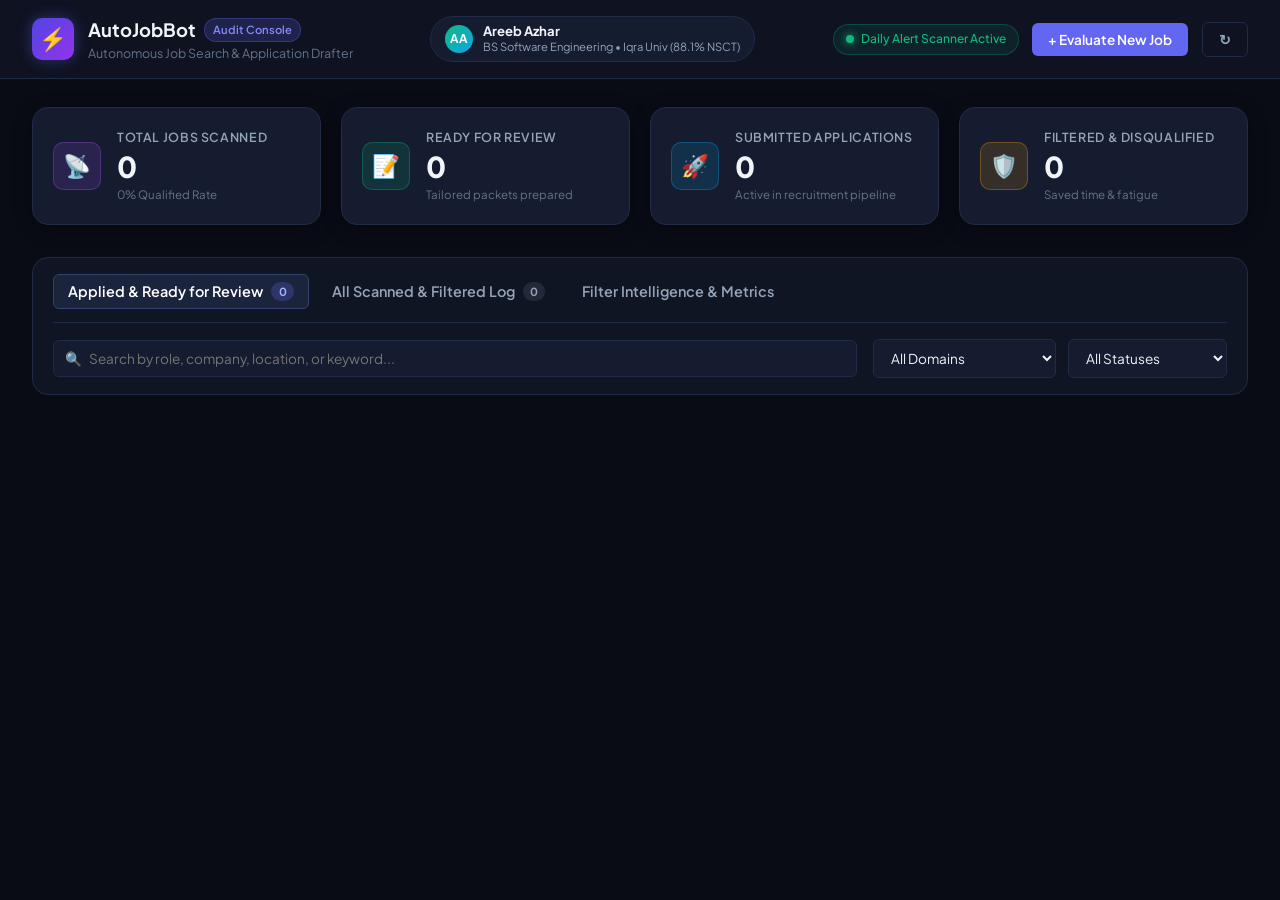
==== index.html @ 88d6df5c "Create full-stack Job Showcase & Audit Website, REST API, dual-ledger tracking, and updated README" ====
<!DOCTYPE html>
<html lang="en">
<head>
  <meta charset="UTF-8" />
  <meta name="viewport" content="width=device-width, initial-scale=1.0" />
  <title>AutoJobBot Showcase & Application Audit | Areeb Azhar</title>
  <link rel="stylesheet" href="styles.css" />
  <link rel="preconnect" href="https://fonts.googleapis.com">
  <link rel="preconnect" href="https://fonts.gstatic.com" crossorigin>
  <link href="https://fonts.googleapis.com/css2?family=Plus+Jakarta+Sans:wght@400;500;600;700;800&family=JetBrains+Mono:wght@400;500&display=swap" rel="stylesheet">
</head>
<body>
  <!-- Header -->
  <header class="navbar">
    <div class="nav-left">
      <div class="logo-mark">
        <span class="bot-icon">⚡</span>
      </div>
      <div>
        <div class="brand-title">AutoJobBot <span class="version-tag">Audit Console</span></div>
        <div class="brand-subtitle">Autonomous Job Search & Application Drafter</div>
      </div>
    </div>
    
    <div class="nav-center">
      <div class="candidate-pill">
        <span class="avatar">AA</span>
        <div class="candidate-meta">
          <span class="name">Areeb Azhar</span>
          <span class="qualification">BS Software Engineering • Iqra Univ (88.1% NSCT)</span>
        </div>
      </div>
    </div>

    <div class="nav-right">
      <div class="status-indicator">
        <span class="pulse-dot"></span>
        <span>Daily Alert Scanner Active</span>
      </div>
      <button id="btn-quick-evaluate" class="btn btn-primary">
        <span>+ Evaluate New Job</span>
      </button>
      <button id="btn-refresh" class="btn btn-outline" title="Refresh Live Data">
        ↻
      </button>
    </div>
  </header>

  <!-- Main Container -->
  <main class="container">
    
    <!-- KPI Summary Grid -->
    <section class="kpi-grid">
      <div class="kpi-card">
        <div class="kpi-icon-wrap icon-purple">📡</div>
        <div class="kpi-content">
          <div class="kpi-label">Total Jobs Scanned</div>
          <div class="kpi-value" id="stat-scanned">0</div>
          <div class="kpi-foot" id="stat-qual-rate">0% Qualified Rate</div>
        </div>
      </div>

      <div class="kpi-card">
        <div class="kpi-icon-wrap icon-emerald">📝</div>
        <div class="kpi-content">
          <div class="kpi-label">Ready for Review</div>
          <div class="kpi-value" id="stat-ready">0</div>
          <div class="kpi-foot">Tailored packets prepared</div>
        </div>
      </div>

      <div class="kpi-card">
        <div class="kpi-icon-wrap icon-blue">🚀</div>
        <div class="kpi-content">
          <div class="kpi-label">Submitted Applications</div>
          <div class="kpi-value" id="stat-submitted">0</div>
          <div class="kpi-foot">Active in recruitment pipeline</div>
        </div>
      </div>

      <div class="kpi-card">
        <div class="kpi-icon-wrap icon-amber">🛡️</div>
        <div class="kpi-content">
          <div class="kpi-label">Filtered & Disqualified</div>
          <div class="kpi-value" id="stat-disqualified">0</div>
          <div class="kpi-foot" id="stat-filter-reason">Saved time & fatigue</div>
        </div>
      </div>
    </section>

    <!-- Navigation Tabs & Search Controls -->
    <section class="controls-section">
      <div class="tabs-bar">
        <button class="tab-btn active" data-tab="applications">
          <span>Applied & Ready for Review</span>
          <span class="badge badge-primary" id="badge-applications-count">0</span>
        </button>
        <button class="tab-btn" data-tab="scanned">
          <span>All Scanned & Filtered Log</span>
          <span class="badge badge-secondary" id="badge-scanned-count">0</span>
        </button>
        <button class="tab-btn" data-tab="analytics">
          <span>Filter Intelligence & Metrics</span>
        </button>
      </div>

      <div class="filter-toolbar">
        <div class="search-box">
          <span class="search-icon">🔍</span>
          <input type="text" id="input-search" placeholder="Search by role, company, location, or keyword..." />
        </div>

        <div class="filter-dropdowns">
          <select id="filter-domain" class="select-filter">
            <option value="all">All Domains</option>
            <option value="full_stack">Full-Stack Web</option>
            <option value="rust_blockchain">Rust & Blockchain</option>
            <option value="flutter">Flutter / Mobile</option>
            <option value="ai_ml">AI / Machine Learning</option>
            <option value="game_dev">Game Development</option>
          </select>

          <select id="filter-status" class="select-filter">
            <option value="all">All Statuses</option>
            <option value="READY_FOR_REVIEW">Ready for Review</option>
            <option value="SUBMITTED">Submitted</option>
            <option value="INTERVIEWING">Interviewing</option>
            <option value="REJECTED">Rejected</option>
          </select>
        </div>
      </div>
    </section>

    <!-- Tab 1: Applications View -->
    <section id="view-applications" class="tab-view active">
      <div id="applications-grid" class="cards-grid">
        <!-- Rendered dynamically -->
      </div>
      <div id="applications-empty" class="empty-state hidden">
        <div class="empty-icon">📂</div>
        <h3>No Applications Found</h3>
        <p>No job applications match your active search or filter selection.</p>
      </div>
    </section>

    <!-- Tab 2: Scanned Audit Log View -->
    <section id="view-scanned" class="tab-view">
      <div class="table-container">
        <table class="audit-table">
          <thead>
            <tr>
              <th>Status</th>
              <th>Role & Company</th>
              <th>Location</th>
              <th>Source</th>
              <th>Evaluation & Filter Reason</th>
              <th>Scanned Date</th>
              <th>Action</th>
            </tr>
          </thead>
          <tbody id="scanned-tbody">
            <!-- Rendered dynamically -->
          </tbody>
        </table>
      </div>
      <div id="scanned-empty" class="empty-state hidden">
        <div class="empty-icon">🔍</div>
        <h3>No Scanned Logs Found</h3>
        <p>No records match your search filter.</p>
      </div>
    </section>

    <!-- Tab 3: Analytics View -->
    <section id="view-analytics" class="tab-view">
      <div class="analytics-grid">
        <div class="chart-card">
          <h3>Filter Rejection Root Causes</h3>
          <p class="subtitle">Why opportunities were filtered out</p>
          <div id="rejection-breakdown" class="breakdown-list">
            <!-- Dynamic items -->
          </div>
        </div>

        <div class="chart-card">
          <h3>Domain Distribution</h3>
          <p class="subtitle">Qualified opportunities across targeted verticals</p>
          <div id="domain-breakdown" class="breakdown-list">
            <!-- Dynamic items -->
          </div>
        </div>

        <div class="chart-card full-width">
          <h3>Active Candidate Profile Rules</h3>
          <div class="rules-summary-box">
            <div class="rule-item">
              <span class="rule-badge">MAX EXP</span>
              <span class="rule-desc">Strictly &le; 1 year experience (Fresh graduate, Associate, Junior, Trainee). Senior/lead titles rejected.</span>
            </div>
            <div class="rule-item">
              <span class="rule-badge">TARGETS</span>
              <span class="rule-desc">Full-Stack Web (React/Node/TS), Rust & Blockchain, Flutter/Mobile, AI/ML, Unity Game Dev.</span>
            </div>
            <div class="rule-item">
              <span class="rule-badge">LOCATIONS</span>
              <span class="rule-desc">Karachi (On-site/Hybrid), Lahore/Islamabad (Hybrid/Remote), Worldwide Remote.</span>
            </div>
            <div class="rule-item">
              <span class="rule-badge">CV VAULT</span>
              <span class="rule-desc">5 domain-specific resumes mapped dynamically from <code>C:\Users\areeb\Desktop\cv</code>.</span>
            </div>
          </div>
        </div>
      </div>
    </section>
  </main>

  <!-- Modal: Application Packet Inspector -->
  <div id="modal-packet" class="modal-backdrop hidden">
    <div class="modal-dialog">
      <div class="modal-header">
        <div>
          <span class="modal-tag" id="modal-domain-tag">Full-Stack</span>
          <h2 id="modal-job-title">Junior Full Stack Developer</h2>
          <div class="modal-sub" id="modal-company-meta">Apex Technologies • Lahore (Hybrid)</div>
        </div>
        <button class="modal-close" id="btn-close-modal">&times;</button>
      </div>

      <div class="modal-body">
        <!-- Selected CV Info -->
        <div class="packet-section">
          <div class="section-label">Selected Resume / CV File</div>
          <div class="cv-file-box">
            <span class="file-icon">📄</span>
            <div class="file-details">
              <span class="file-name" id="modal-cv-filename">Areeb_Azhar_Full_Stack_Web_CV.pdf</span>
              <span class="file-path" id="modal-cv-path">C:\Users\areeb\Desktop\cv\...</span>
            </div>
          </div>
        </div>

        <!-- Cover Letter -->
        <div class="packet-section">
          <div class="section-header-row">
            <div class="section-label">Tailored Cover Letter</div>
            <button id="btn-copy-cover" class="btn btn-sm btn-secondary">
              📋 Copy Cover Letter
            </button>
          </div>
          <pre id="modal-cover-letter" class="cover-letter-preview"></pre>
        </div>

        <!-- Standard Screening Answers -->
        <div class="packet-section">
          <div class="section-label">Pre-filled Screening Questionnaire Responses</div>
          <div class="screening-grid" id="modal-screening-answers">
            <!-- Dynamic fields -->
          </div>
        </div>

        <!-- Original Job URL -->
        <div class="packet-section">
          <div class="section-label">Application Link</div>
          <a id="modal-job-url" href="#" target="_blank" rel="noopener noreferrer" class="job-link-btn">
            Open Job Listing on Source Platform ↗
          </a>
        </div>
      </div>

      <div class="modal-footer">
        <div class="status-change-wrap">
          <label for="modal-status-select">Update Pipeline Status:</label>
          <select id="modal-status-select" class="select-filter">
            <option value="READY_FOR_REVIEW">Ready for Review</option>
            <option value="SUBMITTED">Submitted</option>
            <option value="INTERVIEWING">Interviewing</option>
            <option value="REJECTED">Rejected</option>
            <option value="OFFER">Offer Received 🎉</option>
          </select>
        </div>
        <button id="btn-save-status" class="btn btn-primary">Save Status</button>
      </div>
    </div>
  </div>

  <!-- Modal: Quick Evaluate Job -->
  <div id="modal-evaluate" class="modal-backdrop hidden">
    <div class="modal-dialog">
      <div class="modal-header">
        <div>
          <h2>Evaluate New Job Posting</h2>
          <div class="modal-sub">Test the bot's filter & draft an application packet instantly</div>
        </div>
        <button class="modal-close" id="btn-close-eval-modal">&times;</button>
      </div>

      <div class="modal-body">
        <form id="form-evaluate" class="eval-form">
          <div class="form-row">
            <div class="form-group flex-1">
              <label>Job Title *</label>
              <input type="text" id="eval-title" required placeholder="e.g. Junior React Developer" />
            </div>
            <div class="form-group flex-1">
              <label>Company *</label>
              <input type="text" id="eval-company" required placeholder="e.g. Systems Ltd" />
            </div>
          </div>

          <div class="form-row">
            <div class="form-group flex-1">
              <label>Location *</label>
              <input type="text" id="eval-location" required placeholder="e.g. Karachi (Hybrid) or Remote" />
            </div>
            <div class="form-group flex-1">
              <label>Source Platform</label>
              <input type="text" id="eval-source" placeholder="e.g. LinkedIn, Indeed, Rozee" value="Manual Inspection" />
            </div>
          </div>

          <div class="form-group">
            <label>Job URL (optional)</label>
            <input type="url" id="eval-url" placeholder="https://..." />
          </div>

          <div class="form-group">
            <label>Job Description & Requirements *</label>
            <textarea id="eval-description" rows="5" required placeholder="Paste the job requirements, qualifications, and description here..."></textarea>
          </div>

          <button type="submit" id="btn-submit-eval" class="btn btn-primary full-width">
            Scan & Evaluate Opportunity
          </button>
        </form>

        <div id="eval-result-box" class="eval-result-box hidden">
          <!-- Real-time evaluation output -->
        </div>
      </div>
    </div>
  </div>

  <script src="app.js"></script>
</body>
</html>
---- styles.css ----
:root {
  --bg-base: #090c15;
  --bg-surface: #101524;
  --bg-card: #151c30;
  --bg-card-hover: #1b243d;
  --border-subtle: #202b46;
  --border-highlight: #33436a;
  
  --text-main: #f1f5f9;
  --text-muted: #94a3b8;
  --text-dim: #64748b;

  --accent-primary: #6366f1;
  --accent-primary-hover: #4f46e5;
  --accent-success: #10b981;
  --accent-warning: #f59e0b;
  --accent-danger: #ef4444;
  --accent-info: #0ea5e9;
  --accent-purple: #a855f7;

  --font-sans: 'Plus Jakarta Sans', -apple-system, BlinkMacSystemFont, "Segoe UI", Roboto, sans-serif;
  --font-mono: 'JetBrains Mono', monospace;
  --radius-sm: 6px;
  --radius-md: 10px;
  --radius-lg: 16px;
  --shadow-card: 0 4px 20px -2px rgba(0, 0, 0, 0.4);
}

* {
  box-sizing: border-box;
  margin: 0;
  padding: 0;
}

body {
  font-family: var(--font-sans);
  background-color: var(--bg-base);
  color: var(--text-main);
  line-height: 1.5;
  min-height: 100vh;
  -webkit-font-smoothing: antialiased;
}

/* Navbar */
.navbar {
  display: flex;
  align-items: center;
  justify-content: space-between;
  padding: 1rem 2rem;
  background-color: rgba(16, 21, 36, 0.85);
  backdrop-filter: blur(12px);
  border-bottom: 1px solid var(--border-subtle);
  position: sticky;
  top: 0;
  z-index: 100;
}

.nav-left {
  display: flex;
  align-items: center;
  gap: 0.85rem;
}

.logo-mark {
  width: 42px;
  height: 42px;
  background: linear-gradient(135deg, #4f46e5, #9333ea);
  border-radius: var(--radius-md);
  display: flex;
  align-items: center;
  justify-content: center;
  font-size: 1.4rem;
  box-shadow: 0 0 15px rgba(99, 102, 241, 0.4);
}

.brand-title {
  font-size: 1.15rem;
  font-weight: 700;
  display: flex;
  align-items: center;
  gap: 0.5rem;
}

.version-tag {
  font-size: 0.7rem;
  font-weight: 600;
  background-color: rgba(99, 102, 241, 0.2);
  color: #818cf8;
  padding: 0.15rem 0.5rem;
  border-radius: 999px;
  border: 1px solid rgba(99, 102, 241, 0.3);
}

.brand-subtitle {
  font-size: 0.78rem;
  color: var(--text-dim);
}

.candidate-pill {
  display: flex;
  align-items: center;
  gap: 0.6rem;
  background-color: var(--bg-card);
  padding: 0.4rem 0.9rem;
  border-radius: 999px;
  border: 1px solid var(--border-subtle);
}

.candidate-pill .avatar {
  width: 28px;
  height: 28px;
  border-radius: 50%;
  background: linear-gradient(135deg, #10b981, #0ea5e9);
  color: #fff;
  font-weight: 700;
  font-size: 0.75rem;
  display: flex;
  align-items: center;
  justify-content: center;
}

.candidate-meta {
  display: flex;
  flex-direction: column;
}

.candidate-meta .name {
  font-size: 0.82rem;
  font-weight: 700;
  line-height: 1.1;
}

.candidate-meta .qualification {
  font-size: 0.7rem;
  color: var(--text-muted);
}

.nav-right {
  display: flex;
  align-items: center;
  gap: 0.85rem;
}

.status-indicator {
  display: flex;
  align-items: center;
  gap: 0.45rem;
  font-size: 0.75rem;
  font-weight: 500;
  color: var(--accent-success);
  background-color: rgba(16, 185, 129, 0.1);
  padding: 0.35rem 0.75rem;
  border-radius: 999px;
  border: 1px solid rgba(16, 185, 129, 0.25);
}

.pulse-dot {
  width: 8px;
  height: 8px;
  background-color: var(--accent-success);
  border-radius: 50%;
  box-shadow: 0 0 8px var(--accent-success);
  animation: pulse 2s infinite ease-in-out;
}

@keyframes pulse {
  0% { transform: scale(0.9); opacity: 0.8; }
  50% { transform: scale(1.2); opacity: 1; }
  100% { transform: scale(0.9); opacity: 0.8; }
}

/* Buttons */
.btn {
  display: inline-flex;
  align-items: center;
  justify-content: center;
  gap: 0.4rem;
  padding: 0.5rem 1rem;
  font-size: 0.85rem;
  font-weight: 600;
  border-radius: var(--radius-sm);
  cursor: pointer;
  transition: all 0.15s ease;
  border: none;
  font-family: inherit;
}

.btn-primary {
  background-color: var(--accent-primary);
  color: #fff;
}
.btn-primary:hover {
  background-color: var(--accent-primary-hover);
  box-shadow: 0 0 12px rgba(99, 102, 241, 0.4);
}

.btn-outline {
  background: transparent;
  color: var(--text-muted);
  border: 1px solid var(--border-subtle);
}
.btn-outline:hover {
  color: var(--text-main);
  background-color: var(--bg-card);
  border-color: var(--border-highlight);
}

.btn-secondary {
  background-color: var(--bg-card);
  color: var(--text-main);
  border: 1px solid var(--border-subtle);
}
.btn-secondary:hover {
  background-color: var(--bg-card-hover);
  border-color: var(--border-highlight);
}

.btn-sm {
  padding: 0.3rem 0.65rem;
  font-size: 0.75rem;
}

.full-width {
  width: 100%;
}

/* Container */
.container {
  max-width: 1400px;
  margin: 0 auto;
  padding: 1.75rem 2rem;
}

/* KPI Grid */
.kpi-grid {
  display: grid;
  grid-template-columns: repeat(auto-fit, minmax(250px, 1fr));
  gap: 1.25rem;
  margin-bottom: 2rem;
}

.kpi-card {
  background-color: var(--bg-card);
  border: 1px solid var(--border-subtle);
  border-radius: var(--radius-lg);
  padding: 1.25rem;
  display: flex;
  align-items: center;
  gap: 1rem;
  box-shadow: var(--shadow-card);
  transition: transform 0.2s, border-color 0.2s;
}

.kpi-card:hover {
  transform: translateY(-2px);
  border-color: var(--border-highlight);
}

.kpi-icon-wrap {
  width: 48px;
  height: 48px;
  border-radius: var(--radius-md);
  display: flex;
  align-items: center;
  justify-content: center;
  font-size: 1.4rem;
}

.icon-purple { background-color: rgba(168, 85, 247, 0.15); border: 1px solid rgba(168, 85, 247, 0.3); }
.icon-emerald { background-color: rgba(16, 185, 129, 0.15); border: 1px solid rgba(16, 185, 129, 0.3); }
.icon-blue { background-color: rgba(14, 165, 233, 0.15); border: 1px solid rgba(14, 165, 233, 0.3); }
.icon-amber { background-color: rgba(245, 158, 11, 0.15); border: 1px solid rgba(245, 158, 11, 0.3); }

.kpi-content {
  flex: 1;
}

.kpi-label {
  font-size: 0.78rem;
  font-weight: 600;
  color: var(--text-muted);
  text-transform: uppercase;
  letter-spacing: 0.05em;
}

.kpi-value {
  font-size: 1.8rem;
  font-weight: 800;
  line-height: 1.2;
  margin: 0.15rem 0;
}

.kpi-foot {
  font-size: 0.72rem;
  color: var(--text-dim);
}

/* Controls Section */
.controls-section {
  background-color: var(--bg-surface);
  border: 1px solid var(--border-subtle);
  border-radius: var(--radius-lg);
  padding: 1rem 1.25rem;
  margin-bottom: 1.5rem;
}

.tabs-bar {
  display: flex;
  gap: 0.5rem;
  border-bottom: 1px solid var(--border-subtle);
  padding-bottom: 0.85rem;
  margin-bottom: 1rem;
}

.tab-btn {
  background: transparent;
  border: none;
  color: var(--text-muted);
  font-family: inherit;
  font-size: 0.9rem;
  font-weight: 600;
  padding: 0.45rem 0.9rem;
  border-radius: var(--radius-sm);
  cursor: pointer;
  display: inline-flex;
  align-items: center;
  gap: 0.5rem;
  transition: all 0.15s;
}

.tab-btn:hover {
  color: var(--text-main);
  background-color: var(--bg-card);
}

.tab-btn.active {
  color: #fff;
  background-color: var(--bg-card-hover);
  border: 1px solid var(--border-highlight);
}

.badge {
  font-size: 0.7rem;
  font-weight: 700;
  padding: 0.15rem 0.45rem;
  border-radius: 999px;
}

.badge-primary {
  background-color: rgba(99, 102, 241, 0.25);
  color: #a5b4fc;
}

.badge-secondary {
  background-color: rgba(148, 163, 184, 0.15);
  color: #94a3b8;
}

.filter-toolbar {
  display: flex;
  gap: 1rem;
  align-items: center;
  flex-wrap: wrap;
}

.search-box {
  flex: 1;
  min-width: 280px;
  position: relative;
}

.search-icon {
  position: absolute;
  left: 0.75rem;
  top: 50%;
  transform: translateY(-50%);
  font-size: 0.85rem;
  color: var(--text-dim);
}

.search-box input {
  width: 100%;
  background-color: var(--bg-card);
  border: 1px solid var(--border-subtle);
  border-radius: var(--radius-sm);
  padding: 0.55rem 0.75rem 0.55rem 2.2rem;
  color: var(--text-main);
  font-family: inherit;
  font-size: 0.85rem;
  transition: border-color 0.2s;
}

.search-box input:focus {
  outline: none;
  border-color: var(--accent-primary);
}

.filter-dropdowns {
  display: flex;
  gap: 0.75rem;
}

.select-filter {
  background-color: var(--bg-card);
  border: 1px solid var(--border-subtle);
  color: var(--text-main);
  border-radius: var(--radius-sm);
  padding: 0.55rem 0.85rem;
  font-family: inherit;
  font-size: 0.85rem;
  cursor: pointer;
}

.select-filter:focus {
  outline: none;
  border-color: var(--accent-primary);
}

/* Tab Views */
.tab-view {
  display: none;
}
.tab-view.active {
  display: block;
}

/* Cards Grid */
.cards-grid {
  display: grid;
  grid-template-columns: repeat(auto-fill, minmax(420px, 1fr));
  gap: 1.25rem;
}

.job-card {
  background-color: var(--bg-card);
  border: 1px solid var(--border-subtle);
  border-radius: var(--radius-lg);
  padding: 1.25rem;
  box-shadow: var(--shadow-card);
  display: flex;
  flex-direction: column;
  justify-content: space-between;
  transition: all 0.2s;
}

.job-card:hover {
  border-color: var(--border-highlight);
  transform: translateY(-2px);
}

.job-card-header {
  display: flex;
  justify-content: space-between;
  align-items: flex-start;
  margin-bottom: 0.75rem;
}

.company-meta {
  font-size: 0.8rem;
  color: var(--text-muted);
  font-weight: 500;
  display: flex;
  align-items: center;
  gap: 0.4rem;
}

.source-pill {
  font-size: 0.7rem;
  padding: 0.15rem 0.5rem;
  border-radius: 999px;
  background-color: rgba(255, 255, 255, 0.05);
  border: 1px solid var(--border-subtle);
  color: var(--text-dim);
}

.job-card-title {
  font-size: 1.05rem;
  font-weight: 700;
  color: var(--text-main);
  margin-bottom: 0.4rem;
}

.job-tags-row {
  display: flex;
  flex-wrap: wrap;
  gap: 0.4rem;
  margin-bottom: 0.85rem;
}

.tag-domain {
  font-size: 0.72rem;
  font-weight: 600;
  padding: 0.2rem 0.6rem;
  border-radius: 999px;
  background-color: rgba(99, 102, 241, 0.15);
  color: #a5b4fc;
  border: 1px solid rgba(99, 102, 241, 0.3);
}

.tag-location {
  font-size: 0.72rem;
  padding: 0.2rem 0.6rem;
  border-radius: 999px;
  background-color: rgba(255, 255, 255, 0.05);
  color: var(--text-muted);
}

.status-badge {
  font-size: 0.72rem;
  font-weight: 700;
  padding: 0.2rem 0.6rem;
  border-radius: var(--radius-sm);
  display: inline-flex;
  align-items: center;
  gap: 0.35rem;
}

.status-READY_FOR_REVIEW {
  background-color: rgba(245, 158, 11, 0.15);
  color: #fbbf24;
  border: 1px solid rgba(245, 158, 11, 0.3);
}

.status-SUBMITTED {
  background-color: rgba(16, 185, 129, 0.15);
  color: #34d399;
  border: 1px solid rgba(16, 185, 129, 0.3);
}

.status-INTERVIEWING {
  background-color: rgba(14, 165, 233, 0.15);
  color: #38bdf8;
  border: 1px solid rgba(14, 165, 233, 0.3);
}

.status-REJECTED {
  background-color: rgba(239, 68, 68, 0.15);
  color: #f87171;
  border: 1px solid rgba(239, 68, 68, 0.3);
}

.status-OFFER {
  background-color: rgba(168, 85, 247, 0.15);
  color: #c084fc;
  border: 1px solid rgba(168, 85, 247, 0.3);
}

.cv-pill {
  font-size: 0.75rem;
  color: var(--text-dim);
  background-color: rgba(0, 0, 0, 0.2);
  padding: 0.35rem 0.65rem;
  border-radius: var(--radius-sm);
  margin-bottom: 1rem;
  display: flex;
  align-items: center;
  gap: 0.4rem;
  overflow: hidden;
  text-overflow: ellipsis;
  white-space: nowrap;
}

.cv-pill code {
  color: var(--text-muted);
  font-family: var(--font-mono);
}

.job-card-actions {
  display: flex;
  justify-content: space-between;
  align-items: center;
  border-top: 1px solid var(--border-subtle);
  padding-top: 0.85rem;
  gap: 0.5rem;
}

/* Audit Table */
.table-container {
  background-color: var(--bg-card);
  border: 1px solid var(--border-subtle);
  border-radius: var(--radius-lg);
  overflow-x: auto;
  box-shadow: var(--shadow-card);
}

.audit-table {
  width: 100%;
  border-collapse: collapse;
  text-align: left;
  font-size: 0.85rem;
}

.audit-table th {
  background-color: var(--bg-surface);
  color: var(--text-muted);
  font-weight: 600;
  padding: 0.85rem 1rem;
  border-bottom: 1px solid var(--border-subtle);
  font-size: 0.78rem;
  text-transform: uppercase;
  letter-spacing: 0.05em;
}

.audit-table td {
  padding: 0.85rem 1rem;
  border-bottom: 1px solid rgba(255, 255, 255, 0.04);
  vertical-align: middle;
}

.audit-table tr:hover td {
  background-color: rgba(255, 255, 255, 0.02);
}

.qual-badge {
  display: inline-flex;
  align-items: center;
  gap: 0.3rem;
  padding: 0.25rem 0.6rem;
  border-radius: 999px;
  font-size: 0.72rem;
  font-weight: 700;
}

.qual-match {
  background-color: rgba(16, 185, 129, 0.15);
  color: #34d399;
  border: 1px solid rgba(16, 185, 129, 0.3);
}

.qual-disqualified {
  background-color: rgba(239, 68, 68, 0.15);
  color: #f87171;
  border: 1px solid rgba(239, 68, 68, 0.3);
}

.reason-text {
  font-size: 0.78rem;
  color: var(--text-muted);
  max-width: 320px;
}

/* Empty State */
.empty-state {
  text-align: center;
  padding: 4rem 2rem;
  color: var(--text-muted);
}
.empty-state .empty-icon {
  font-size: 2.5rem;
  margin-bottom: 0.75rem;
}
.empty-state h3 {
  font-size: 1.1rem;
  color: var(--text-main);
  margin-bottom: 0.3rem;
}
.empty-state p {
  font-size: 0.85rem;
  color: var(--text-dim);
}

/* Analytics */
.analytics-grid {
  display: grid;
  grid-template-columns: repeat(auto-fit, minmax(400px, 1fr));
  gap: 1.5rem;
}

.chart-card {
  background-color: var(--bg-card);
  border: 1px solid var(--border-subtle);
  border-radius: var(--radius-lg);
  padding: 1.5rem;
  box-shadow: var(--shadow-card);
}

.chart-card h3 {
  font-size: 1.05rem;
  font-weight: 700;
  margin-bottom: 0.2rem;
}

.chart-card .subtitle {
  font-size: 0.78rem;
  color: var(--text-dim);
  margin-bottom: 1.25rem;
}

.chart-card.full-width {
  grid-column: 1 / -1;
}

.breakdown-list {
  display: flex;
  flex-direction: column;
  gap: 0.75rem;
}

.breakdown-row {
  display: flex;
  justify-content: space-between;
  align-items: center;
  padding: 0.5rem 0.75rem;
  border-radius: var(--radius-sm);
  background-color: rgba(255, 255, 255, 0.02);
  border: 1px solid var(--border-subtle);
}

.breakdown-key {
  font-size: 0.85rem;
  font-weight: 500;
  color: var(--text-main);
}

.breakdown-val {
  font-size: 0.85rem;
  font-weight: 700;
  color: var(--accent-primary);
}

.rules-summary-box {
  display: grid;
  grid-template-columns: repeat(auto-fit, minmax(280px, 1fr));
  gap: 1rem;
  margin-top: 0.5rem;
}

.rule-item {
  background-color: rgba(255, 255, 255, 0.02);
  border: 1px solid var(--border-subtle);
  border-radius: var(--radius-md);
  padding: 1rem;
  display: flex;
  flex-direction: column;
  gap: 0.4rem;
}

.rule-badge {
  font-size: 0.7rem;
  font-weight: 800;
  color: #818cf8;
  letter-spacing: 0.05em;
}

.rule-desc {
  font-size: 0.82rem;
  color: var(--text-muted);
}

/* Modals */
.modal-backdrop {
  position: fixed;
  inset: 0;
  background-color: rgba(0, 0, 0, 0.75);
  backdrop-filter: blur(6px);
  display: flex;
  align-items: center;
  justify-content: center;
  z-index: 1000;
  padding: 1.5rem;
}

.modal-dialog {
  background-color: var(--bg-surface);
  border: 1px solid var(--border-highlight);
  border-radius: var(--radius-lg);
  width: 100%;
  max-width: 760px;
  max-height: 90vh;
  display: flex;
  flex-direction: column;
  box-shadow: 0 20px 40px rgba(0, 0, 0, 0.6);
  animation: modalIn 0.2s ease-out;
}

@keyframes modalIn {
  from { opacity: 0; transform: scale(0.96); }
  to { opacity: 1; transform: scale(1); }
}

.modal-header {
  padding: 1.25rem 1.5rem;
  border-bottom: 1px solid var(--border-subtle);
  display: flex;
  justify-content: space-between;
  align-items: flex-start;
}

.modal-tag {
  font-size: 0.7rem;
  font-weight: 700;
  text-transform: uppercase;
  color: #a5b4fc;
}

.modal-header h2 {
  font-size: 1.25rem;
  font-weight: 700;
  margin-top: 0.15rem;
}

.modal-sub {
  font-size: 0.8rem;
  color: var(--text-muted);
}

.modal-close {
  background: transparent;
  border: none;
  color: var(--text-muted);
  font-size: 1.5rem;
  cursor: pointer;
  line-height: 1;
}
.modal-close:hover {
  color: var(--text-main);
}

.modal-body {
  padding: 1.5rem;
  overflow-y: auto;
  display: flex;
  flex-direction: column;
  gap: 1.25rem;
}

.modal-footer {
  padding: 1rem 1.5rem;
  border-top: 1px solid var(--border-subtle);
  display: flex;
  justify-content: space-between;
  align-items: center;
  background-color: var(--bg-card);
  border-radius: 0 0 var(--radius-lg) var(--radius-lg);
}

.status-change-wrap {
  display: flex;
  align-items: center;
  gap: 0.5rem;
  font-size: 0.82rem;
  color: var(--text-muted);
}

.packet-section {
  display: flex;
  flex-direction: column;
  gap: 0.5rem;
}

.section-label {
  font-size: 0.75rem;
  font-weight: 700;
  text-transform: uppercase;
  color: var(--text-dim);
  letter-spacing: 0.05em;
}

.section-header-row {
  display: flex;
  justify-content: space-between;
  align-items: center;
}

.cv-file-box {
  display: flex;
  align-items: center;
  gap: 0.75rem;
  background-color: var(--bg-card);
  border: 1px solid var(--border-subtle);
  border-radius: var(--radius-md);
  padding: 0.85rem 1rem;
}

.cv-file-box .file-icon {
  font-size: 1.5rem;
}

.cv-file-box .file-name {
  font-size: 0.88rem;
  font-weight: 600;
  display: block;
}

.cv-file-box .file-path {
  font-size: 0.72rem;
  color: var(--text-dim);
  font-family: var(--font-mono);
  display: block;
}

.cover-letter-preview {
  background-color: var(--bg-card);
  border: 1px solid var(--border-subtle);
  border-radius: var(--radius-md);
  padding: 1rem;
  font-family: var(--font-mono);
  font-size: 0.8rem;
  white-space: pre-wrap;
  color: var(--text-main);
  max-height: 240px;
  overflow-y: auto;
  line-height: 1.6;
}

.screening-grid {
  display: grid;
  grid-template-columns: repeat(auto-fit, minmax(200px, 1fr));
  gap: 0.75rem;
}

.screening-item {
  background-color: var(--bg-card);
  border: 1px solid var(--border-subtle);
  border-radius: var(--radius-sm);
  padding: 0.65rem 0.85rem;
}

.screening-key {
  font-size: 0.7rem;
  color: var(--text-dim);
  text-transform: capitalize;
}

.screening-val {
  font-size: 0.82rem;
  font-weight: 600;
  color: var(--text-main);
  margin-top: 0.15rem;
}

.job-link-btn {
  display: inline-flex;
  align-items: center;
  gap: 0.4rem;
  color: var(--accent-info);
  text-decoration: none;
  font-size: 0.85rem;
  font-weight: 600;
}
.job-link-btn:hover {
  text-decoration: underline;
}

/* Evaluate Form */
.eval-form {
  display: flex;
  flex-direction: column;
  gap: 1rem;
}

.form-row {
  display: flex;
  gap: 1rem;
}

.flex-1 {
  flex: 1;
}

.form-group {
  display: flex;
  flex-direction: column;
  gap: 0.35rem;
}

.form-group label {
  font-size: 0.78rem;
  font-weight: 600;
  color: var(--text-muted);
}

.form-group input,
.form-group textarea {
  background-color: var(--bg-card);
  border: 1px solid var(--border-subtle);
  color: var(--text-main);
  border-radius: var(--radius-sm);
  padding: 0.55rem 0.75rem;
  font-family: inherit;
  font-size: 0.85rem;
}

.form-group input:focus,
.form-group textarea:focus {
  outline: none;
  border-color: var(--accent-primary);
}

.eval-result-box {
  margin-top: 1rem;
  padding: 1rem;
  border-radius: var(--radius-md);
  background-color: var(--bg-card);
  border: 1px solid var(--border-subtle);
}

.hidden {
  display: none !important;
}

/* Responsive adjustments */
@media (max-width: 900px) {
  .navbar {
    flex-direction: column;
    gap: 0.85rem;
    align-items: flex-start;
  }
  .nav-right {
    width: 100%;
    justify-content: space-between;
  }
  .cards-grid {
    grid-template-columns: 1fr;
  }
}
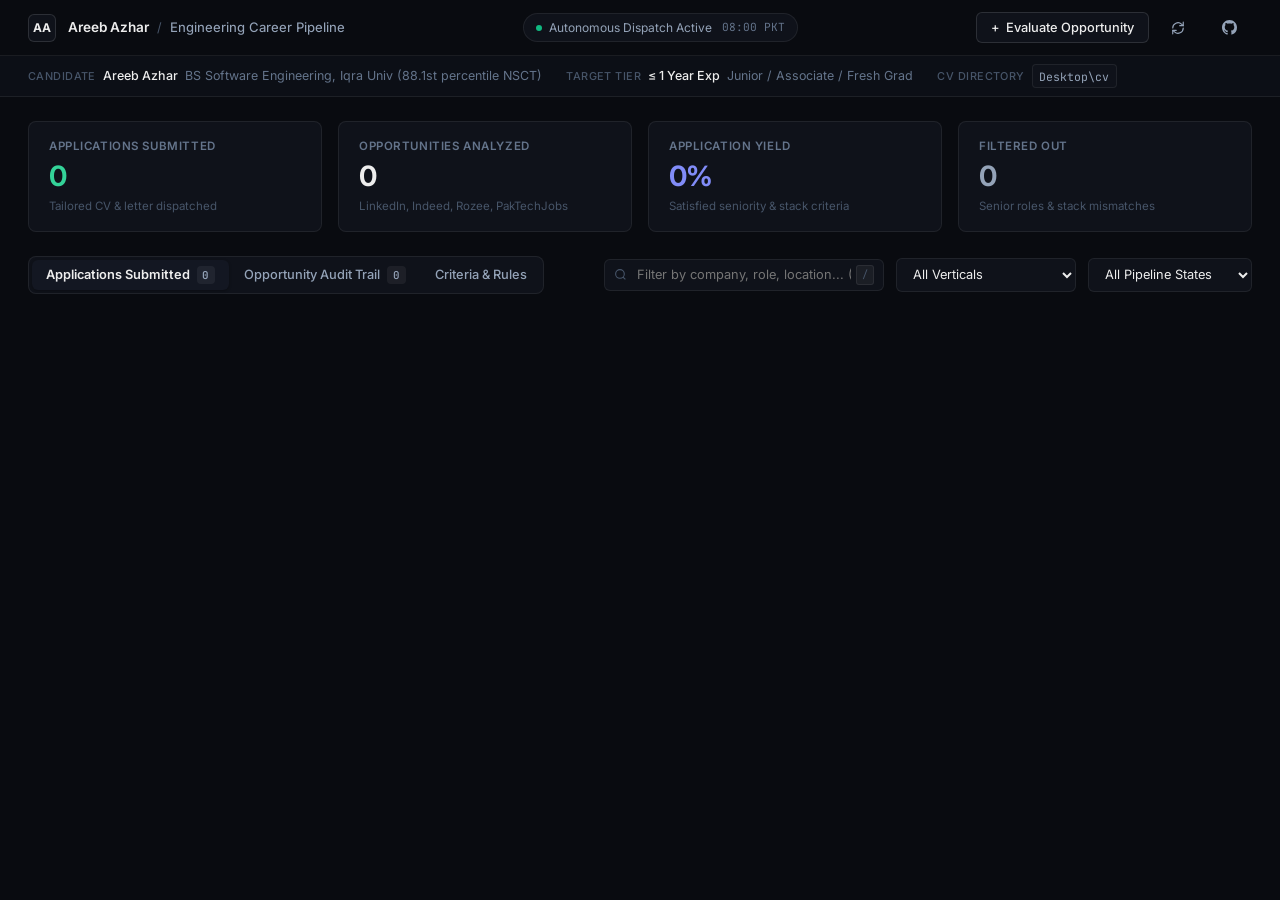
==== commit a283e2cf: "Implement direct auto-apply execution and Linear-grade developer dashboard overhaul" ====
--- a/index.html
+++ b/index.html
@@ -3,340 +3,336 @@
 <head>
   <meta charset="UTF-8" />
   <meta name="viewport" content="width=device-width, initial-scale=1.0" />
-  <title>AutoJobBot Showcase & Application Audit | Areeb Azhar</title>
+  <title>Areeb Azhar — Career Pipeline & Application Intelligence</title>
   <link rel="stylesheet" href="styles.css" />
   <link rel="preconnect" href="https://fonts.googleapis.com">
   <link rel="preconnect" href="https://fonts.gstatic.com" crossorigin>
-  <link href="https://fonts.googleapis.com/css2?family=Plus+Jakarta+Sans:wght@400;500;600;700;800&family=JetBrains+Mono:wght@400;500&display=swap" rel="stylesheet">
+  <link href="https://fonts.googleapis.com/css2?family=Inter:wght@400;450;500;600;700&family=JetBrains+Mono:wght@400;500;600&display=swap" rel="stylesheet">
 </head>
 <body>
-  <!-- Header -->
-  <header class="navbar">
-    <div class="nav-left">
-      <div class="logo-mark">
-        <span class="bot-icon">⚡</span>
-      </div>
-      <div>
-        <div class="brand-title">AutoJobBot <span class="version-tag">Audit Console</span></div>
-        <div class="brand-subtitle">Autonomous Job Search & Application Drafter</div>
-      </div>
-    </div>
+  <!-- Top Navigation -->
+  <header class="topbar">
+    <div class="topbar-left">
+      <div class="brand-monogram">AA</div>
+      <div class="brand-hierarchy">
+        <span class="brand-name">Areeb Azhar</span>
+        <span class="brand-divider">/</span>
+        <span class="brand-context">Engineering Career Pipeline</span>
+      </div>
+    </div>
+
+    <div class="topbar-center">
+      <div class="dispatch-status">
+        <span class="status-dot"></span>
+        <span class="status-text">Autonomous Dispatch Active</span>
+        <span class="status-cadence">08:00 PKT</span>
+      </div>
+    </div>
+
+    <div class="topbar-right">
+      <button id="btn-quick-evaluate" class="btn btn-secondary">
+        <span class="btn-icon">+</span>
+        <span>Evaluate Opportunity</span>
+      </button>
+      <button id="btn-refresh" class="btn btn-ghost" title="Refresh data">
+        <svg width="14" height="14" viewBox="0 0 24 24" fill="none" stroke="currentColor" stroke-width="2" stroke-linecap="round" stroke-linejoin="round"><path d="M21 2v6h-6"></path><path d="M3 12a9 9 0 0 1 15-6.7L21 8"></path><path d="M3 22v-6h6"></path><path d="M21 12a9 9 0 0 1-15 6.7L3 16"></path></svg>
+      </button>
+      <a href="https://github.com/AREEB-AZHAR" target="_blank" rel="noopener noreferrer" class="btn btn-ghost" title="GitHub Profile">
+        <svg width="15" height="15" viewBox="0 0 24 24" fill="currentColor"><path d="M12 0C5.37 0 0 5.37 0 12c0 5.31 3.435 9.795 8.205 11.385.6.105.825-.255.825-.57 0-.285-.015-1.23-.015-2.235-3.015.555-3.795-.735-4.035-1.41-.135-.345-.72-1.41-1.23-1.695-.42-.225-1.02-.78-.015-.795.945-.015 1.62.87 1.845 1.23 1.08 1.815 2.805 1.305 3.495.99.105-.78.42-1.305.765-1.605-2.67-.3-5.46-1.335-5.46-5.925 0-1.305.465-2.385 1.23-3.225-.12-.3-.54-1.53.12-3.18 0 0 1.005-.315 3.3 1.23.96-.27 1.98-.405 3-.405s2.04.135 3 .405c2.295-1.56 3.3-1.23 3.3-1.23.66 1.65.24 2.88.12 3.18.765.84 1.23 1.905 1.23 3.225 0 4.605-2.805 5.625-5.475 5.925.435.375.81 1.095.81 2.22 0 1.605-.015 2.895-.015 3.3 0 .315.225.69.825.57A12.02 12.02 0 0024 12c0-6.63-5.37-12-12-12z"/></svg>
+      </a>
+    </div>
+  </header>
+
+  <!-- Candidate Context Bar -->
+  <div class="subbar">
+    <div class="subbar-content">
+      <div class="profile-chip">
+        <span class="chip-label">Candidate</span>
+        <span class="chip-val">Areeb Azhar</span>
+        <span class="chip-meta">BS Software Engineering, Iqra Univ (88.1st percentile NSCT)</span>
+      </div>
+      <div class="profile-chip">
+        <span class="chip-label">Target Tier</span>
+        <span class="chip-val">&le; 1 Year Exp</span>
+        <span class="chip-meta">Junior / Associate / Fresh Grad</span>
+      </div>
+      <div class="profile-chip">
+        <span class="chip-label">CV Directory</span>
+        <span class="chip-mono">Desktop\cv</span>
+      </div>
+    </div>
+  </div>
+
+  <!-- Main Container -->
+  <main class="shell">
     
-    <div class="nav-center">
-      <div class="candidate-pill">
-        <span class="avatar">AA</span>
-        <div class="candidate-meta">
-          <span class="name">Areeb Azhar</span>
-          <span class="qualification">BS Software Engineering • Iqra Univ (88.1% NSCT)</span>
-        </div>
-      </div>
-    </div>
-
-    <div class="nav-right">
-      <div class="status-indicator">
-        <span class="pulse-dot"></span>
-        <span>Daily Alert Scanner Active</span>
-      </div>
-      <button id="btn-quick-evaluate" class="btn btn-primary">
-        <span>+ Evaluate New Job</span>
-      </button>
-      <button id="btn-refresh" class="btn btn-outline" title="Refresh Live Data">
-        ↻
-      </button>
-    </div>
-  </header>
-
-  <!-- Main Container -->
-  <main class="container">
-    
-    <!-- KPI Summary Grid -->
-    <section class="kpi-grid">
-      <div class="kpi-card">
-        <div class="kpi-icon-wrap icon-purple">📡</div>
-        <div class="kpi-content">
-          <div class="kpi-label">Total Jobs Scanned</div>
-          <div class="kpi-value" id="stat-scanned">0</div>
-          <div class="kpi-foot" id="stat-qual-rate">0% Qualified Rate</div>
-        </div>
-      </div>
-
-      <div class="kpi-card">
-        <div class="kpi-icon-wrap icon-emerald">📝</div>
-        <div class="kpi-content">
-          <div class="kpi-label">Ready for Review</div>
-          <div class="kpi-value" id="stat-ready">0</div>
-          <div class="kpi-foot">Tailored packets prepared</div>
-        </div>
-      </div>
-
-      <div class="kpi-card">
-        <div class="kpi-icon-wrap icon-blue">🚀</div>
-        <div class="kpi-content">
-          <div class="kpi-label">Submitted Applications</div>
-          <div class="kpi-value" id="stat-submitted">0</div>
-          <div class="kpi-foot">Active in recruitment pipeline</div>
-        </div>
-      </div>
-
-      <div class="kpi-card">
-        <div class="kpi-icon-wrap icon-amber">🛡️</div>
-        <div class="kpi-content">
-          <div class="kpi-label">Filtered & Disqualified</div>
-          <div class="kpi-value" id="stat-disqualified">0</div>
-          <div class="kpi-foot" id="stat-filter-reason">Saved time & fatigue</div>
-        </div>
-      </div>
-    </section>
-
-    <!-- Navigation Tabs & Search Controls -->
-    <section class="controls-section">
-      <div class="tabs-bar">
-        <button class="tab-btn active" data-tab="applications">
-          <span>Applied & Ready for Review</span>
-          <span class="badge badge-primary" id="badge-applications-count">0</span>
+    <!-- KPI Header Strip -->
+    <section class="metrics-strip">
+      <div class="metric-cell">
+        <div class="metric-meta">Applications Submitted</div>
+        <div class="metric-num text-emerald" id="stat-applied">0</div>
+        <div class="metric-sub">Tailored CV & letter dispatched</div>
+      </div>
+
+      <div class="metric-cell">
+        <div class="metric-meta">Opportunities Analyzed</div>
+        <div class="metric-num" id="stat-scanned">0</div>
+        <div class="metric-sub">LinkedIn, Indeed, Rozee, PakTechJobs</div>
+      </div>
+
+      <div class="metric-cell">
+        <div class="metric-meta">Application Yield</div>
+        <div class="metric-num text-indigo" id="stat-rate">0%</div>
+        <div class="metric-sub">Satisfied seniority & stack criteria</div>
+      </div>
+
+      <div class="metric-cell">
+        <div class="metric-meta">Filtered Out</div>
+        <div class="metric-num text-muted" id="stat-filtered">0</div>
+        <div class="metric-sub">Senior roles & stack mismatches</div>
+      </div>
+    </section>
+
+    <!-- Toolbar: Tabs & Search -->
+    <section class="toolbar">
+      <div class="segmented-control">
+        <button class="seg-btn active" data-tab="applications">
+          <span>Applications Submitted</span>
+          <span class="seg-count" id="count-applications">0</span>
         </button>
-        <button class="tab-btn" data-tab="scanned">
-          <span>All Scanned & Filtered Log</span>
-          <span class="badge badge-secondary" id="badge-scanned-count">0</span>
+        <button class="seg-btn" data-tab="audit">
+          <span>Opportunity Audit Trail</span>
+          <span class="seg-count" id="count-scanned">0</span>
         </button>
-        <button class="tab-btn" data-tab="analytics">
-          <span>Filter Intelligence & Metrics</span>
+        <button class="seg-btn" data-tab="analytics">
+          <span>Criteria & Rules</span>
         </button>
       </div>
 
-      <div class="filter-toolbar">
-        <div class="search-box">
-          <span class="search-icon">🔍</span>
-          <input type="text" id="input-search" placeholder="Search by role, company, location, or keyword..." />
-        </div>
-
-        <div class="filter-dropdowns">
-          <select id="filter-domain" class="select-filter">
-            <option value="all">All Domains</option>
-            <option value="full_stack">Full-Stack Web</option>
-            <option value="rust_blockchain">Rust & Blockchain</option>
-            <option value="flutter">Flutter / Mobile</option>
-            <option value="ai_ml">AI / Machine Learning</option>
-            <option value="game_dev">Game Development</option>
-          </select>
-
-          <select id="filter-status" class="select-filter">
-            <option value="all">All Statuses</option>
-            <option value="READY_FOR_REVIEW">Ready for Review</option>
-            <option value="SUBMITTED">Submitted</option>
-            <option value="INTERVIEWING">Interviewing</option>
-            <option value="REJECTED">Rejected</option>
-          </select>
-        </div>
-      </div>
-    </section>
-
-    <!-- Tab 1: Applications View -->
-    <section id="view-applications" class="tab-view active">
-      <div id="applications-grid" class="cards-grid">
+      <div class="toolbar-actions">
+        <div class="search-input-wrap">
+          <svg class="search-icon" width="13" height="13" viewBox="0 0 24 24" fill="none" stroke="currentColor" stroke-width="2"><circle cx="11" cy="11" r="8"></circle><line x1="21" y1="21" x2="16.65" y2="16.65"></line></svg>
+          <input type="text" id="input-search" placeholder="Filter by company, role, location... (Press /)" />
+          <kbd class="kbd-hint">/</kbd>
+        </div>
+
+        <select id="filter-domain" class="select-refined">
+          <option value="all">All Verticals</option>
+          <option value="full_stack">Full-Stack Web</option>
+          <option value="rust_blockchain">Rust & Blockchain</option>
+          <option value="flutter">Flutter / Mobile</option>
+          <option value="ai_ml">AI / Machine Learning</option>
+          <option value="game_dev">Game Development</option>
+        </select>
+
+        <select id="filter-status" class="select-refined">
+          <option value="all">All Pipeline States</option>
+          <option value="APPLIED">Applied</option>
+          <option value="INTERVIEWING">Interviewing</option>
+          <option value="OFFER">Offer</option>
+          <option value="REJECTED">Archived / Rejected</option>
+        </select>
+      </div>
+    </section>
+
+    <!-- Tab 1: Applications Grid -->
+    <section id="view-applications" class="view-panel active">
+      <div id="applications-grid" class="app-cards-grid">
         <!-- Rendered dynamically -->
       </div>
       <div id="applications-empty" class="empty-state hidden">
-        <div class="empty-icon">📂</div>
-        <h3>No Applications Found</h3>
-        <p>No job applications match your active search or filter selection.</p>
-      </div>
-    </section>
-
-    <!-- Tab 2: Scanned Audit Log View -->
-    <section id="view-scanned" class="tab-view">
-      <div class="table-container">
-        <table class="audit-table">
+        <div class="empty-text">No matching applications in the current filter.</div>
+      </div>
+    </section>
+
+    <!-- Tab 2: Audit Trail Table -->
+    <section id="view-audit" class="view-panel">
+      <div class="table-card">
+        <table class="data-table">
           <thead>
             <tr>
-              <th>Status</th>
-              <th>Role & Company</th>
+              <th style="width: 110px;">Dispatch</th>
+              <th>Opportunity</th>
               <th>Location</th>
               <th>Source</th>
-              <th>Evaluation & Filter Reason</th>
-              <th>Scanned Date</th>
-              <th>Action</th>
+              <th>Filter Analysis</th>
+              <th>Date</th>
+              <th style="text-align: right;">Action</th>
             </tr>
           </thead>
-          <tbody id="scanned-tbody">
-            <!-- Rendered dynamically -->
+          <tbody id="audit-tbody">
+            <!-- Dynamic rows -->
           </tbody>
         </table>
       </div>
-      <div id="scanned-empty" class="empty-state hidden">
-        <div class="empty-icon">🔍</div>
-        <h3>No Scanned Logs Found</h3>
-        <p>No records match your search filter.</p>
-      </div>
-    </section>
-
-    <!-- Tab 3: Analytics View -->
-    <section id="view-analytics" class="tab-view">
-      <div class="analytics-grid">
-        <div class="chart-card">
-          <h3>Filter Rejection Root Causes</h3>
-          <p class="subtitle">Why opportunities were filtered out</p>
+      <div id="audit-empty" class="empty-state hidden">
+        <div class="empty-text">No audit records found matching your search.</div>
+      </div>
+    </section>
+
+    <!-- Tab 3: Analytics & Rules -->
+    <section id="view-analytics" class="view-panel">
+      <div class="analytics-layout">
+        <div class="panel-box">
+          <div class="panel-head">Filter Exclusion Breakdown</div>
+          <p class="panel-sub">Breakdown of opportunities excluded by qualification filters</p>
           <div id="rejection-breakdown" class="breakdown-list">
+            <!-- Dynamic list -->
+          </div>
+        </div>
+
+        <div class="panel-box">
+          <div class="panel-head">Active Target Verticals</div>
+          <p class="panel-sub">Volume of applied roles distributed by engineering domain</p>
+          <div id="domain-breakdown" class="breakdown-list">
+            <!-- Dynamic list -->
+          </div>
+        </div>
+
+        <div class="panel-box full-span">
+          <div class="panel-head">Evaluation & Screening Rules</div>
+          <div class="rules-table">
+            <div class="rule-row">
+              <span class="rule-key">Seniority Threshold</span>
+              <span class="rule-val">Maximum 1 year experience required. Disqualifies Senior, Lead, Principal, Architect, and Manager titles.</span>
+            </div>
+            <div class="rule-row">
+              <span class="rule-key">Domain Alignments</span>
+              <span class="rule-val">Full-Stack (React/Node/TS), Rust & Blockchain (Hyperledger/Solana), Mobile (Flutter/Dart), AI/ML (Python), Game Dev (Unity/C#).</span>
+            </div>
+            <div class="rule-row">
+              <span class="rule-key">Work Authorization</span>
+              <span class="rule-val">Direct authorization in Pakistan (Karachi, Lahore, Islamabad); Visa sponsorship requested for foreign overseas roles.</span>
+            </div>
+            <div class="rule-row">
+              <span class="rule-key">CV Vault Mapping</span>
+              <span class="rule-val">Dynamic 1-to-1 resume binding from <code>C:\Users\areeb\Desktop\cv</code> based on extracted domain keywords.</span>
+            </div>
+          </div>
+        </div>
+      </div>
+    </section>
+  </main>
+
+  <!-- Slide-Over Inspection Drawer -->
+  <div id="drawer-packet" class="drawer-overlay hidden">
+    <div class="drawer-panel">
+      <div class="drawer-header">
+        <div class="drawer-title-group">
+          <div class="drawer-meta-tags">
+            <span class="tag-domain-badge" id="drawer-domain">Full-Stack Web</span>
+            <span class="tag-status-badge" id="drawer-status">Applied</span>
+          </div>
+          <h2 id="drawer-title">Junior Full Stack Developer</h2>
+          <div class="drawer-sub" id="drawer-company-meta">Apex Technologies • Lahore (Hybrid)</div>
+        </div>
+        <button class="drawer-close" id="btn-close-drawer">&times;</button>
+      </div>
+
+      <div class="drawer-body">
+        <!-- Attached Resume -->
+        <div class="detail-block">
+          <div class="block-title">Attached Resume</div>
+          <div class="resume-pill-box">
+            <svg class="file-svg" width="16" height="16" viewBox="0 0 24 24" fill="none" stroke="currentColor" stroke-width="2"><path d="M14 2H6a2 2 0 0 0-2 2v16a2 2 0 0 0 2 2h12a2 2 0 0 0 2-2V8z"></path><polyline points="14 2 14 8 20 8"></polyline><line x1="16" y1="13" x2="8" y2="13"></line><line x1="16" y1="17" x2="8" y2="17"></line><polyline points="10 9 9 9 8 9"></polyline></svg>
+            <div class="resume-info">
+              <div class="resume-name" id="drawer-cv-name">Areeb_Azhar_Full_Stack_Web_CV.pdf</div>
+              <div class="resume-path" id="drawer-cv-path">C:\Users\areeb\Desktop\cv\...</div>
+            </div>
+          </div>
+        </div>
+
+        <!-- Tailored Cover Letter -->
+        <div class="detail-block">
+          <div class="block-header-inline">
+            <div class="block-title">Tailored Application Note</div>
+            <button id="btn-copy-cover" class="btn btn-secondary btn-xs">
+              Copy Text
+            </button>
+          </div>
+          <pre id="drawer-cover-letter" class="cover-code-block"></pre>
+        </div>
+
+        <!-- Screening Answers -->
+        <div class="detail-block">
+          <div class="block-title">Pre-filled Screening Questionnaire</div>
+          <div class="screening-table" id="drawer-screening">
             <!-- Dynamic items -->
           </div>
         </div>
 
-        <div class="chart-card">
-          <h3>Domain Distribution</h3>
-          <p class="subtitle">Qualified opportunities across targeted verticals</p>
-          <div id="domain-breakdown" class="breakdown-list">
-            <!-- Dynamic items -->
-          </div>
-        </div>
-
-        <div class="chart-card full-width">
-          <h3>Active Candidate Profile Rules</h3>
-          <div class="rules-summary-box">
-            <div class="rule-item">
-              <span class="rule-badge">MAX EXP</span>
-              <span class="rule-desc">Strictly &le; 1 year experience (Fresh graduate, Associate, Junior, Trainee). Senior/lead titles rejected.</span>
-            </div>
-            <div class="rule-item">
-              <span class="rule-badge">TARGETS</span>
-              <span class="rule-desc">Full-Stack Web (React/Node/TS), Rust & Blockchain, Flutter/Mobile, AI/ML, Unity Game Dev.</span>
-            </div>
-            <div class="rule-item">
-              <span class="rule-badge">LOCATIONS</span>
-              <span class="rule-desc">Karachi (On-site/Hybrid), Lahore/Islamabad (Hybrid/Remote), Worldwide Remote.</span>
-            </div>
-            <div class="rule-item">
-              <span class="rule-badge">CV VAULT</span>
-              <span class="rule-desc">5 domain-specific resumes mapped dynamically from <code>C:\Users\areeb\Desktop\cv</code>.</span>
-            </div>
-          </div>
-        </div>
-      </div>
-    </section>
-  </main>
-
-  <!-- Modal: Application Packet Inspector -->
-  <div id="modal-packet" class="modal-backdrop hidden">
-    <div class="modal-dialog">
-      <div class="modal-header">
+        <!-- External Link -->
+        <div class="detail-block">
+          <div class="block-title">Job Portal Link</div>
+          <a id="drawer-job-url" href="#" target="_blank" rel="noopener noreferrer" class="external-anchor">
+            Open Opportunity on Portal <svg width="12" height="12" viewBox="0 0 24 24" fill="none" stroke="currentColor" stroke-width="2"><path d="M18 13v6a2 2 0 0 1-2 2H5a2 2 0 0 1-2-2V8a2 2 0 0 1 2-2h6"></path><polyline points="15 3 21 3 21 9"></polyline><line x1="10" y1="14" x2="21" y2="3"></line></svg>
+          </a>
+        </div>
+      </div>
+
+      <div class="drawer-footer">
+        <div class="status-action-row">
+          <label for="drawer-status-select" class="footer-label">Update State:</label>
+          <select id="drawer-status-select" class="select-refined">
+            <option value="APPLIED">Applied</option>
+            <option value="INTERVIEWING">Interviewing</option>
+            <option value="OFFER">Offer</option>
+            <option value="REJECTED">Rejected / Closed</option>
+          </select>
+          <button id="btn-save-status" class="btn btn-primary btn-sm">Save</button>
+        </div>
+      </div>
+    </div>
+  </div>
+
+  <!-- Evaluate Opportunity Modal -->
+  <div id="modal-evaluate" class="drawer-overlay hidden">
+    <div class="modal-box">
+      <div class="modal-head">
         <div>
-          <span class="modal-tag" id="modal-domain-tag">Full-Stack</span>
-          <h2 id="modal-job-title">Junior Full Stack Developer</h2>
-          <div class="modal-sub" id="modal-company-meta">Apex Technologies • Lahore (Hybrid)</div>
-        </div>
-        <button class="modal-close" id="btn-close-modal">&times;</button>
-      </div>
-
-      <div class="modal-body">
-        <!-- Selected CV Info -->
-        <div class="packet-section">
-          <div class="section-label">Selected Resume / CV File</div>
-          <div class="cv-file-box">
-            <span class="file-icon">📄</span>
-            <div class="file-details">
-              <span class="file-name" id="modal-cv-filename">Areeb_Azhar_Full_Stack_Web_CV.pdf</span>
-              <span class="file-path" id="modal-cv-path">C:\Users\areeb\Desktop\cv\...</span>
-            </div>
-          </div>
-        </div>
-
-        <!-- Cover Letter -->
-        <div class="packet-section">
-          <div class="section-header-row">
-            <div class="section-label">Tailored Cover Letter</div>
-            <button id="btn-copy-cover" class="btn btn-sm btn-secondary">
-              📋 Copy Cover Letter
-            </button>
-          </div>
-          <pre id="modal-cover-letter" class="cover-letter-preview"></pre>
-        </div>
-
-        <!-- Standard Screening Answers -->
-        <div class="packet-section">
-          <div class="section-label">Pre-filled Screening Questionnaire Responses</div>
-          <div class="screening-grid" id="modal-screening-answers">
-            <!-- Dynamic fields -->
-          </div>
-        </div>
-
-        <!-- Original Job URL -->
-        <div class="packet-section">
-          <div class="section-label">Application Link</div>
-          <a id="modal-job-url" href="#" target="_blank" rel="noopener noreferrer" class="job-link-btn">
-            Open Job Listing on Source Platform ↗
-          </a>
-        </div>
-      </div>
-
-      <div class="modal-footer">
-        <div class="status-change-wrap">
-          <label for="modal-status-select">Update Pipeline Status:</label>
-          <select id="modal-status-select" class="select-filter">
-            <option value="READY_FOR_REVIEW">Ready for Review</option>
-            <option value="SUBMITTED">Submitted</option>
-            <option value="INTERVIEWING">Interviewing</option>
-            <option value="REJECTED">Rejected</option>
-            <option value="OFFER">Offer Received 🎉</option>
-          </select>
-        </div>
-        <button id="btn-save-status" class="btn btn-primary">Save Status</button>
-      </div>
-    </div>
-  </div>
-
-  <!-- Modal: Quick Evaluate Job -->
-  <div id="modal-evaluate" class="modal-backdrop hidden">
-    <div class="modal-dialog">
-      <div class="modal-header">
-        <div>
-          <h2>Evaluate New Job Posting</h2>
-          <div class="modal-sub">Test the bot's filter & draft an application packet instantly</div>
-        </div>
-        <button class="modal-close" id="btn-close-eval-modal">&times;</button>
-      </div>
-
-      <div class="modal-body">
-        <form id="form-evaluate" class="eval-form">
-          <div class="form-row">
-            <div class="form-group flex-1">
-              <label>Job Title *</label>
-              <input type="text" id="eval-title" required placeholder="e.g. Junior React Developer" />
-            </div>
-            <div class="form-group flex-1">
-              <label>Company *</label>
-              <input type="text" id="eval-company" required placeholder="e.g. Systems Ltd" />
-            </div>
-          </div>
-
-          <div class="form-row">
-            <div class="form-group flex-1">
-              <label>Location *</label>
-              <input type="text" id="eval-location" required placeholder="e.g. Karachi (Hybrid) or Remote" />
-            </div>
-            <div class="form-group flex-1">
-              <label>Source Platform</label>
-              <input type="text" id="eval-source" placeholder="e.g. LinkedIn, Indeed, Rozee" value="Manual Inspection" />
-            </div>
-          </div>
-
-          <div class="form-group">
-            <label>Job URL (optional)</label>
-            <input type="url" id="eval-url" placeholder="https://..." />
-          </div>
-
-          <div class="form-group">
-            <label>Job Description & Requirements *</label>
-            <textarea id="eval-description" rows="5" required placeholder="Paste the job requirements, qualifications, and description here..."></textarea>
-          </div>
-
-          <button type="submit" id="btn-submit-eval" class="btn btn-primary full-width">
-            Scan & Evaluate Opportunity
-          </button>
-        </form>
-
-        <div id="eval-result-box" class="eval-result-box hidden">
-          <!-- Real-time evaluation output -->
-        </div>
-      </div>
+          <h3>Evaluate Opportunity</h3>
+          <p class="modal-sub">Submit a listing to analyze against qualification criteria and dispatch</p>
+        </div>
+        <button class="drawer-close" id="btn-close-eval">&times;</button>
+      </div>
+
+      <form id="form-evaluate" class="modal-form">
+        <div class="form-grid">
+          <div class="field-wrap">
+            <label>Job Title</label>
+            <input type="text" id="eval-title" required placeholder="e.g. Junior Full Stack Engineer" />
+          </div>
+          <div class="field-wrap">
+            <label>Company</label>
+            <input type="text" id="eval-company" required placeholder="e.g. Contour Software" />
+          </div>
+          <div class="field-wrap">
+            <label>Location</label>
+            <input type="text" id="eval-location" required placeholder="e.g. Karachi (Hybrid)" />
+          </div>
+          <div class="field-wrap">
+            <label>Source Portal</label>
+            <input type="text" id="eval-source" placeholder="e.g. LinkedIn" value="Direct" />
+          </div>
+        </div>
+
+        <div class="field-wrap">
+          <label>URL (optional)</label>
+          <input type="url" id="eval-url" placeholder="https://..." />
+        </div>
+
+        <div class="field-wrap">
+          <label>Job Description & Requirements</label>
+          <textarea id="eval-description" rows="5" required placeholder="Paste full requirements and description..."></textarea>
+        </div>
+
+        <div class="modal-actions">
+          <button type="button" class="btn btn-ghost" id="btn-cancel-eval">Cancel</button>
+          <button type="submit" id="btn-submit-eval" class="btn btn-primary">Process & Apply</button>
+        </div>
+      </form>
+
+      <div id="eval-result-card" class="eval-result-card hidden"></div>
     </div>
   </div>
 
--- a/styles.css
+++ b/styles.css
@@ -1,29 +1,35 @@
 :root {
-  --bg-base: #090c15;
-  --bg-surface: #101524;
-  --bg-card: #151c30;
-  --bg-card-hover: #1b243d;
-  --border-subtle: #202b46;
-  --border-highlight: #33436a;
-  
-  --text-main: #f1f5f9;
-  --text-muted: #94a3b8;
-  --text-dim: #64748b;
-
-  --accent-primary: #6366f1;
-  --accent-primary-hover: #4f46e5;
-  --accent-success: #10b981;
-  --accent-warning: #f59e0b;
-  --accent-danger: #ef4444;
-  --accent-info: #0ea5e9;
-  --accent-purple: #a855f7;
-
-  --font-sans: 'Plus Jakarta Sans', -apple-system, BlinkMacSystemFont, "Segoe UI", Roboto, sans-serif;
+  --bg-canvas: #090b10;
+  --bg-subbar: #0c0f16;
+  --bg-surface: #0f121a;
+  --bg-card: #131722;
+  --bg-card-hover: #171c2b;
+  --bg-elevated: #1a2030;
+
+  --border-subtle: rgba(255, 255, 255, 0.07);
+  --border-muted: rgba(255, 255, 255, 0.12);
+  --border-focus: #6366f1;
+
+  --text-primary: #ededed;
+  --text-secondary: #94a3b8;
+  --text-tertiary: #64748b;
+  --text-dim: #475569;
+
+  --accent-emerald: #10b981;
+  --accent-emerald-subtle: rgba(16, 185, 129, 0.12);
+  --accent-indigo: #6366f1;
+  --accent-indigo-subtle: rgba(99, 102, 241, 0.12);
+  --accent-amber: #f59e0b;
+  --accent-rose: #f43f5e;
+  --accent-sky: #38bdf8;
+
+  --font-sans: 'Inter', -apple-system, BlinkMacSystemFont, "Segoe UI", Roboto, sans-serif;
   --font-mono: 'JetBrains Mono', monospace;
+
+  --radius-xs: 4px;
   --radius-sm: 6px;
-  --radius-md: 10px;
-  --radius-lg: 16px;
-  --shadow-card: 0 4px 20px -2px rgba(0, 0, 0, 0.4);
+  --radius-md: 8px;
+  --radius-lg: 12px;
 }
 
 * {
@@ -34,983 +40,1002 @@
 
 body {
   font-family: var(--font-sans);
-  background-color: var(--bg-base);
-  color: var(--text-main);
+  background-color: var(--bg-canvas);
+  color: var(--text-primary);
   line-height: 1.5;
   min-height: 100vh;
   -webkit-font-smoothing: antialiased;
 }
 
-/* Navbar */
-.navbar {
+/* Topbar */
+.topbar {
   display: flex;
   align-items: center;
   justify-content: space-between;
-  padding: 1rem 2rem;
-  background-color: rgba(16, 21, 36, 0.85);
-  backdrop-filter: blur(12px);
+  padding: 0.75rem 1.75rem;
+  background-color: var(--bg-canvas);
   border-bottom: 1px solid var(--border-subtle);
   position: sticky;
   top: 0;
-  z-index: 100;
-}
-
-.nav-left {
-  display: flex;
-  align-items: center;
-  gap: 0.85rem;
-}
-
-.logo-mark {
-  width: 42px;
-  height: 42px;
-  background: linear-gradient(135deg, #4f46e5, #9333ea);
-  border-radius: var(--radius-md);
-  display: flex;
-  align-items: center;
-  justify-content: center;
-  font-size: 1.4rem;
-  box-shadow: 0 0 15px rgba(99, 102, 241, 0.4);
-}
-
-.brand-title {
-  font-size: 1.15rem;
-  font-weight: 700;
-  display: flex;
-  align-items: center;
-  gap: 0.5rem;
-}
-
-.version-tag {
-  font-size: 0.7rem;
-  font-weight: 600;
-  background-color: rgba(99, 102, 241, 0.2);
-  color: #818cf8;
-  padding: 0.15rem 0.5rem;
-  border-radius: 999px;
-  border: 1px solid rgba(99, 102, 241, 0.3);
-}
-
-.brand-subtitle {
-  font-size: 0.78rem;
-  color: var(--text-dim);
-}
-
-.candidate-pill {
-  display: flex;
-  align-items: center;
-  gap: 0.6rem;
-  background-color: var(--bg-card);
-  padding: 0.4rem 0.9rem;
-  border-radius: 999px;
-  border: 1px solid var(--border-subtle);
-}
-
-.candidate-pill .avatar {
+  z-index: 50;
+}
+
+.topbar-left {
+  display: flex;
+  align-items: center;
+  gap: 0.75rem;
+}
+
+.brand-monogram {
   width: 28px;
   height: 28px;
+  background-color: var(--bg-surface);
+  border: 1px solid var(--border-muted);
+  border-radius: var(--radius-sm);
+  display: flex;
+  align-items: center;
+  justify-content: center;
+  font-size: 0.75rem;
+  font-weight: 700;
+  letter-spacing: -0.02em;
+  color: var(--text-primary);
+}
+
+.brand-hierarchy {
+  display: flex;
+  align-items: center;
+  gap: 0.5rem;
+  font-size: 0.85rem;
+}
+
+.brand-name {
+  font-weight: 600;
+  color: var(--text-primary);
+}
+
+.brand-divider {
+  color: var(--text-dim);
+  font-size: 0.8rem;
+}
+
+.brand-context {
+  color: var(--text-secondary);
+  font-size: 0.82rem;
+  font-weight: 450;
+}
+
+.topbar-center {
+  display: flex;
+  align-items: center;
+}
+
+.dispatch-status {
+  display: inline-flex;
+  align-items: center;
+  gap: 0.45rem;
+  background-color: var(--bg-surface);
+  border: 1px solid var(--border-subtle);
+  padding: 0.3rem 0.75rem;
+  border-radius: 999px;
+  font-size: 0.75rem;
+  color: var(--text-secondary);
+}
+
+.status-dot {
+  width: 6px;
+  height: 6px;
   border-radius: 50%;
-  background: linear-gradient(135deg, #10b981, #0ea5e9);
-  color: #fff;
-  font-weight: 700;
-  font-size: 0.75rem;
-  display: flex;
-  align-items: center;
-  justify-content: center;
-}
-
-.candidate-meta {
+  background-color: var(--accent-emerald);
+}
+
+.status-cadence {
+  font-family: var(--font-mono);
+  font-size: 0.7rem;
+  color: var(--text-tertiary);
+  margin-left: 0.2rem;
+}
+
+.topbar-right {
+  display: flex;
+  align-items: center;
+  gap: 0.5rem;
+}
+
+/* Subbar / Candidate Header */
+.subbar {
+  background-color: var(--bg-subbar);
+  border-bottom: 1px solid var(--border-subtle);
+  padding: 0.5rem 1.75rem;
+  font-size: 0.78rem;
+}
+
+.subbar-content {
+  max-width: 1360px;
+  margin: 0 auto;
+  display: flex;
+  align-items: center;
+  gap: 1.5rem;
+  flex-wrap: wrap;
+}
+
+.profile-chip {
+  display: flex;
+  align-items: center;
+  gap: 0.45rem;
+}
+
+.chip-label {
+  color: var(--text-dim);
+  font-weight: 500;
+  text-transform: uppercase;
+  font-size: 0.68rem;
+  letter-spacing: 0.04em;
+}
+
+.chip-val {
+  color: var(--text-primary);
+  font-weight: 500;
+}
+
+.chip-meta {
+  color: var(--text-tertiary);
+}
+
+.chip-mono {
+  font-family: var(--font-mono);
+  color: var(--text-secondary);
+  font-size: 0.72rem;
+  background-color: var(--bg-surface);
+  padding: 0.15rem 0.4rem;
+  border-radius: var(--radius-xs);
+  border: 1px solid var(--border-subtle);
+}
+
+/* Shell */
+.shell {
+  max-width: 1360px;
+  margin: 0 auto;
+  padding: 1.5rem 1.75rem;
+}
+
+/* Metrics Strip */
+.metrics-strip {
+  display: grid;
+  grid-template-columns: repeat(4, 1fr);
+  gap: 1rem;
+  margin-bottom: 1.5rem;
+}
+
+.metric-cell {
+  background-color: var(--bg-surface);
+  border: 1px solid var(--border-subtle);
+  border-radius: var(--radius-md);
+  padding: 1rem 1.25rem;
   display: flex;
   flex-direction: column;
-}
-
-.candidate-meta .name {
-  font-size: 0.82rem;
+  transition: border-color 0.15s;
+}
+
+.metric-cell:hover {
+  border-color: var(--border-muted);
+}
+
+.metric-meta {
+  font-size: 0.72rem;
+  font-weight: 600;
+  color: var(--text-tertiary);
+  text-transform: uppercase;
+  letter-spacing: 0.05em;
+  margin-bottom: 0.35rem;
+}
+
+.metric-num {
+  font-size: 1.75rem;
   font-weight: 700;
   line-height: 1.1;
-}
-
-.candidate-meta .qualification {
+  font-family: var(--font-sans);
+  letter-spacing: -0.02em;
+  color: var(--text-primary);
+}
+
+.metric-sub {
+  font-size: 0.72rem;
+  color: var(--text-dim);
+  margin-top: 0.35rem;
+}
+
+.text-emerald { color: #34d399 !important; }
+.text-indigo { color: #818cf8 !important; }
+.text-muted { color: var(--text-secondary) !important; }
+
+/* Toolbar */
+.toolbar {
+  display: flex;
+  justify-content: space-between;
+  align-items: center;
+  gap: 1rem;
+  margin-bottom: 1.25rem;
+  flex-wrap: wrap;
+}
+
+.segmented-control {
+  display: inline-flex;
+  background-color: var(--bg-surface);
+  border: 1px solid var(--border-subtle);
+  padding: 3px;
+  border-radius: var(--radius-md);
+  gap: 2px;
+}
+
+.seg-btn {
+  background: transparent;
+  border: none;
+  color: var(--text-secondary);
+  font-family: inherit;
+  font-size: 0.8rem;
+  font-weight: 500;
+  padding: 0.4rem 0.85rem;
+  border-radius: var(--radius-sm);
+  cursor: pointer;
+  display: inline-flex;
+  align-items: center;
+  gap: 0.45rem;
+  transition: all 0.15s;
+}
+
+.seg-btn:hover {
+  color: var(--text-primary);
+}
+
+.seg-btn.active {
+  background-color: var(--bg-card);
+  color: var(--text-primary);
+  font-weight: 600;
+  box-shadow: 0 1px 3px rgba(0,0,0,0.3);
+}
+
+.seg-count {
+  font-size: 0.68rem;
+  font-family: var(--font-mono);
+  background-color: rgba(255, 255, 255, 0.06);
+  padding: 0.1rem 0.35rem;
+  border-radius: var(--radius-xs);
+  color: var(--text-secondary);
+}
+
+.toolbar-actions {
+  display: flex;
+  align-items: center;
+  gap: 0.75rem;
+  flex-wrap: wrap;
+}
+
+.search-input-wrap {
+  position: relative;
+  display: flex;
+  align-items: center;
+}
+
+.search-icon {
+  position: absolute;
+  left: 0.65rem;
+  color: var(--text-dim);
+}
+
+.search-input-wrap input {
+  background-color: var(--bg-surface);
+  border: 1px solid var(--border-subtle);
+  color: var(--text-primary);
+  border-radius: var(--radius-sm);
+  padding: 0.45rem 2rem 0.45rem 2rem;
+  font-family: inherit;
+  font-size: 0.8rem;
+  width: 280px;
+  transition: all 0.15s;
+}
+
+.search-input-wrap input:focus {
+  outline: none;
+  border-color: var(--border-focus);
+  background-color: var(--bg-card);
+}
+
+.kbd-hint {
+  position: absolute;
+  right: 0.65rem;
+  font-family: var(--font-mono);
+  font-size: 0.65rem;
+  color: var(--text-dim);
+  background-color: rgba(255,255,255,0.05);
+  padding: 0.1rem 0.3rem;
+  border-radius: 3px;
+  border: 1px solid var(--border-subtle);
+}
+
+.select-refined {
+  background-color: var(--bg-surface);
+  border: 1px solid var(--border-subtle);
+  color: var(--text-primary);
+  border-radius: var(--radius-sm);
+  padding: 0.45rem 0.75rem;
+  font-family: inherit;
+  font-size: 0.8rem;
+  cursor: pointer;
+  transition: border-color 0.15s;
+}
+
+.select-refined:focus {
+  outline: none;
+  border-color: var(--border-focus);
+}
+
+/* View Panels */
+.view-panel {
+  display: none;
+}
+.view-panel.active {
+  display: block;
+}
+
+/* Applications Cards Grid */
+.app-cards-grid {
+  display: grid;
+  grid-template-columns: repeat(auto-fill, minmax(420px, 1fr));
+  gap: 1rem;
+}
+
+.app-card {
+  background-color: var(--bg-surface);
+  border: 1px solid var(--border-subtle);
+  border-radius: var(--radius-md);
+  padding: 1.15rem;
+  display: flex;
+  flex-direction: column;
+  justify-content: space-between;
+  transition: all 0.15s ease;
+}
+
+.app-card:hover {
+  background-color: var(--bg-card);
+  border-color: var(--border-muted);
+}
+
+.app-card-top {
+  display: flex;
+  align-items: flex-start;
+  gap: 0.75rem;
+  margin-bottom: 0.75rem;
+}
+
+.company-avatar {
+  width: 36px;
+  height: 36px;
+  border-radius: var(--radius-sm);
+  background-color: var(--bg-card);
+  border: 1px solid var(--border-subtle);
+  display: flex;
+  align-items: center;
+  justify-content: center;
+  font-size: 0.75rem;
+  font-weight: 700;
+  color: var(--text-secondary);
+  flex-shrink: 0;
+}
+
+.app-card-headings {
+  flex: 1;
+  min-width: 0;
+}
+
+.app-role-title {
+  font-size: 0.95rem;
+  font-weight: 600;
+  color: var(--text-primary);
+  line-height: 1.3;
+  margin-bottom: 0.2rem;
+  white-space: nowrap;
+  overflow: hidden;
+  text-overflow: ellipsis;
+}
+
+.app-company-line {
+  font-size: 0.78rem;
+  color: var(--text-secondary);
+  display: flex;
+  align-items: center;
+  gap: 0.4rem;
+}
+
+.tag-badge {
   font-size: 0.7rem;
-  color: var(--text-muted);
-}
-
-.nav-right {
-  display: flex;
-  align-items: center;
-  gap: 0.85rem;
-}
-
-.status-indicator {
-  display: flex;
-  align-items: center;
+  padding: 0.15rem 0.45rem;
+  border-radius: var(--radius-xs);
+  background-color: rgba(255, 255, 255, 0.04);
+  color: var(--text-secondary);
+  border: 1px solid var(--border-subtle);
+}
+
+.status-chip {
+  display: inline-flex;
+  align-items: center;
+  gap: 0.35rem;
+  font-size: 0.7rem;
+  font-weight: 600;
+  padding: 0.2rem 0.55rem;
+  border-radius: 999px;
+  letter-spacing: 0.02em;
+}
+
+.status-chip.APPLIED, .status-chip.SUBMITTED {
+  background-color: var(--accent-emerald-subtle);
+  color: #34d399;
+  border: 1px solid rgba(16, 185, 129, 0.25);
+}
+
+.status-chip.INTERVIEWING {
+  background-color: rgba(56, 189, 248, 0.12);
+  color: #38bdf8;
+  border: 1px solid rgba(56, 189, 248, 0.25);
+}
+
+.status-chip.OFFER {
+  background-color: rgba(168, 85, 247, 0.12);
+  color: #c084fc;
+  border: 1px solid rgba(168, 85, 247, 0.25);
+}
+
+.status-chip.REJECTED {
+  background-color: rgba(244, 63, 94, 0.1);
+  color: #fb7185;
+  border: 1px solid rgba(244, 63, 94, 0.2);
+}
+
+.app-card-meta {
+  display: flex;
+  flex-direction: column;
   gap: 0.45rem;
+  margin: 0.75rem 0;
+}
+
+.meta-row {
+  display: flex;
+  align-items: center;
+  gap: 0.5rem;
   font-size: 0.75rem;
-  font-weight: 500;
-  color: var(--accent-success);
-  background-color: rgba(16, 185, 129, 0.1);
-  padding: 0.35rem 0.75rem;
-  border-radius: 999px;
-  border: 1px solid rgba(16, 185, 129, 0.25);
-}
-
-.pulse-dot {
-  width: 8px;
-  height: 8px;
-  background-color: var(--accent-success);
-  border-radius: 50%;
-  box-shadow: 0 0 8px var(--accent-success);
-  animation: pulse 2s infinite ease-in-out;
-}
-
-@keyframes pulse {
-  0% { transform: scale(0.9); opacity: 0.8; }
-  50% { transform: scale(1.2); opacity: 1; }
-  100% { transform: scale(0.9); opacity: 0.8; }
+  color: var(--text-tertiary);
+}
+
+.cv-tag {
+  font-family: var(--font-mono);
+  font-size: 0.7rem;
+  color: var(--text-secondary);
+  background-color: var(--bg-canvas);
+  padding: 0.15rem 0.45rem;
+  border-radius: var(--radius-xs);
+  border: 1px solid var(--border-subtle);
+  white-space: nowrap;
+  overflow: hidden;
+  text-overflow: ellipsis;
+  max-width: 280px;
+}
+
+.app-card-foot {
+  display: flex;
+  justify-content: space-between;
+  align-items: center;
+  border-top: 1px solid var(--border-subtle);
+  padding-top: 0.75rem;
+  margin-top: 0.25rem;
+}
+
+/* Data Table (Audit Trail) */
+.table-card {
+  background-color: var(--bg-surface);
+  border: 1px solid var(--border-subtle);
+  border-radius: var(--radius-md);
+  overflow-x: auto;
+}
+
+.data-table {
+  width: 100%;
+  border-collapse: collapse;
+  text-align: left;
+  font-size: 0.8rem;
+}
+
+.data-table th {
+  padding: 0.65rem 1rem;
+  color: var(--text-tertiary);
+  font-size: 0.7rem;
+  font-weight: 600;
+  text-transform: uppercase;
+  letter-spacing: 0.05em;
+  border-bottom: 1px solid var(--border-subtle);
+  background-color: var(--bg-subbar);
+}
+
+.data-table td {
+  padding: 0.75rem 1rem;
+  border-bottom: 1px solid var(--border-subtle);
+  vertical-align: middle;
+}
+
+.data-table tr:hover td {
+  background-color: rgba(255, 255, 255, 0.015);
+}
+
+.table-role-main {
+  font-weight: 600;
+  color: var(--text-primary);
+}
+
+.table-company-sub {
+  font-size: 0.72rem;
+  color: var(--text-secondary);
+}
+
+.filter-reason-tag {
+  font-size: 0.75rem;
+  color: var(--text-secondary);
 }
 
 /* Buttons */
 .btn {
   display: inline-flex;
   align-items: center;
-  justify-content: center;
   gap: 0.4rem;
-  padding: 0.5rem 1rem;
-  font-size: 0.85rem;
-  font-weight: 600;
+  padding: 0.45rem 0.85rem;
+  font-size: 0.8rem;
+  font-weight: 500;
   border-radius: var(--radius-sm);
   cursor: pointer;
   transition: all 0.15s ease;
+  border: 1px solid transparent;
+  font-family: inherit;
+  text-decoration: none;
+}
+
+.btn-primary {
+  background-color: #ededed;
+  color: #090b10;
+  font-weight: 600;
+}
+.btn-primary:hover {
+  background-color: #ffffff;
+}
+
+.btn-secondary {
+  background-color: var(--bg-surface);
+  color: var(--text-primary);
+  border-color: var(--border-muted);
+}
+.btn-secondary:hover {
+  background-color: var(--bg-card);
+  border-color: rgba(255,255,255,0.2);
+}
+
+.btn-ghost {
+  background: transparent;
+  color: var(--text-secondary);
+}
+.btn-ghost:hover {
+  color: var(--text-primary);
+  background-color: rgba(255, 255, 255, 0.04);
+}
+
+.btn-sm {
+  padding: 0.35rem 0.65rem;
+  font-size: 0.75rem;
+}
+
+.btn-xs {
+  padding: 0.2rem 0.5rem;
+  font-size: 0.7rem;
+}
+
+/* Empty State */
+.empty-state {
+  padding: 4rem 1rem;
+  text-align: center;
+}
+
+.empty-text {
+  font-size: 0.82rem;
+  color: var(--text-tertiary);
+}
+
+/* Slide-Over Drawer */
+.drawer-overlay {
+  position: fixed;
+  inset: 0;
+  background-color: rgba(0, 0, 0, 0.7);
+  backdrop-filter: blur(4px);
+  display: flex;
+  justify-content: flex-end;
+  z-index: 1000;
+}
+
+.drawer-panel {
+  background-color: var(--bg-canvas);
+  border-left: 1px solid var(--border-muted);
+  width: 100%;
+  max-width: 620px;
+  height: 100%;
+  display: flex;
+  flex-direction: column;
+  box-shadow: -10px 0 30px rgba(0, 0, 0, 0.5);
+  animation: slideDrawer 0.18s cubic-bezier(0.16, 1, 0.3, 1);
+}
+
+@keyframes slideDrawer {
+  from { transform: translateX(100%); }
+  to { transform: translateX(0); }
+}
+
+.drawer-header {
+  padding: 1.25rem 1.5rem;
+  border-bottom: 1px solid var(--border-subtle);
+  display: flex;
+  justify-content: space-between;
+  align-items: flex-start;
+}
+
+.drawer-meta-tags {
+  display: flex;
+  align-items: center;
+  gap: 0.5rem;
+  margin-bottom: 0.4rem;
+}
+
+.tag-domain-badge {
+  font-size: 0.7rem;
+  font-weight: 600;
+  color: #818cf8;
+  background-color: var(--accent-indigo-subtle);
+  padding: 0.15rem 0.45rem;
+  border-radius: var(--radius-xs);
+  border: 1px solid rgba(99, 102, 241, 0.25);
+}
+
+.tag-status-badge {
+  font-size: 0.7rem;
+  font-weight: 600;
+  color: #34d399;
+  background-color: var(--accent-emerald-subtle);
+  padding: 0.15rem 0.45rem;
+  border-radius: var(--radius-xs);
+  border: 1px solid rgba(16, 185, 129, 0.25);
+}
+
+.drawer-title-group h2 {
+  font-size: 1.15rem;
+  font-weight: 600;
+  color: var(--text-primary);
+}
+
+.drawer-sub {
+  font-size: 0.8rem;
+  color: var(--text-secondary);
+  margin-top: 0.15rem;
+}
+
+.drawer-close {
+  background: transparent;
   border: none;
-  font-family: inherit;
-}
-
-.btn-primary {
-  background-color: var(--accent-primary);
-  color: #fff;
-}
-.btn-primary:hover {
-  background-color: var(--accent-primary-hover);
-  box-shadow: 0 0 12px rgba(99, 102, 241, 0.4);
-}
-
-.btn-outline {
-  background: transparent;
-  color: var(--text-muted);
-  border: 1px solid var(--border-subtle);
-}
-.btn-outline:hover {
-  color: var(--text-main);
-  background-color: var(--bg-card);
-  border-color: var(--border-highlight);
-}
-
-.btn-secondary {
-  background-color: var(--bg-card);
-  color: var(--text-main);
-  border: 1px solid var(--border-subtle);
-}
-.btn-secondary:hover {
-  background-color: var(--bg-card-hover);
-  border-color: var(--border-highlight);
-}
-
-.btn-sm {
-  padding: 0.3rem 0.65rem;
-  font-size: 0.75rem;
-}
-
-.full-width {
-  width: 100%;
-}
-
-/* Container */
-.container {
-  max-width: 1400px;
-  margin: 0 auto;
-  padding: 1.75rem 2rem;
-}
-
-/* KPI Grid */
-.kpi-grid {
-  display: grid;
-  grid-template-columns: repeat(auto-fit, minmax(250px, 1fr));
+  color: var(--text-tertiary);
+  font-size: 1.35rem;
+  cursor: pointer;
+  line-height: 1;
+}
+.drawer-close:hover {
+  color: var(--text-primary);
+}
+
+.drawer-body {
+  padding: 1.5rem;
+  overflow-y: auto;
+  display: flex;
+  flex-direction: column;
   gap: 1.25rem;
-  margin-bottom: 2rem;
-}
-
-.kpi-card {
-  background-color: var(--bg-card);
-  border: 1px solid var(--border-subtle);
-  border-radius: var(--radius-lg);
-  padding: 1.25rem;
-  display: flex;
-  align-items: center;
-  gap: 1rem;
-  box-shadow: var(--shadow-card);
-  transition: transform 0.2s, border-color 0.2s;
-}
-
-.kpi-card:hover {
-  transform: translateY(-2px);
-  border-color: var(--border-highlight);
-}
-
-.kpi-icon-wrap {
-  width: 48px;
-  height: 48px;
-  border-radius: var(--radius-md);
-  display: flex;
-  align-items: center;
-  justify-content: center;
-  font-size: 1.4rem;
-}
-
-.icon-purple { background-color: rgba(168, 85, 247, 0.15); border: 1px solid rgba(168, 85, 247, 0.3); }
-.icon-emerald { background-color: rgba(16, 185, 129, 0.15); border: 1px solid rgba(16, 185, 129, 0.3); }
-.icon-blue { background-color: rgba(14, 165, 233, 0.15); border: 1px solid rgba(14, 165, 233, 0.3); }
-.icon-amber { background-color: rgba(245, 158, 11, 0.15); border: 1px solid rgba(245, 158, 11, 0.3); }
-
-.kpi-content {
   flex: 1;
 }
 
-.kpi-label {
-  font-size: 0.78rem;
-  font-weight: 600;
-  color: var(--text-muted);
+.detail-block {
+  display: flex;
+  flex-direction: column;
+  gap: 0.45rem;
+}
+
+.block-title {
+  font-size: 0.7rem;
+  font-weight: 600;
+  color: var(--text-tertiary);
   text-transform: uppercase;
   letter-spacing: 0.05em;
 }
 
-.kpi-value {
-  font-size: 1.8rem;
-  font-weight: 800;
-  line-height: 1.2;
-  margin: 0.15rem 0;
-}
-
-.kpi-foot {
-  font-size: 0.72rem;
+.block-header-inline {
+  display: flex;
+  justify-content: space-between;
+  align-items: center;
+}
+
+.resume-pill-box {
+  display: flex;
+  align-items: center;
+  gap: 0.65rem;
+  background-color: var(--bg-surface);
+  border: 1px solid var(--border-subtle);
+  border-radius: var(--radius-sm);
+  padding: 0.65rem 0.85rem;
+}
+
+.file-svg {
+  color: var(--text-secondary);
+}
+
+.resume-name {
+  font-size: 0.82rem;
+  font-weight: 500;
+  color: var(--text-primary);
+}
+
+.resume-path {
+  font-family: var(--font-mono);
+  font-size: 0.68rem;
   color: var(--text-dim);
 }
 
-/* Controls Section */
-.controls-section {
-  background-color: var(--bg-surface);
-  border: 1px solid var(--border-subtle);
+.cover-code-block {
+  background-color: var(--bg-surface);
+  border: 1px solid var(--border-subtle);
+  border-radius: var(--radius-sm);
+  padding: 1rem;
+  font-family: var(--font-mono);
+  font-size: 0.78rem;
+  line-height: 1.6;
+  color: var(--text-primary);
+  white-space: pre-wrap;
+  max-height: 260px;
+  overflow-y: auto;
+}
+
+.screening-table {
+  display: grid;
+  grid-template-columns: repeat(2, 1fr);
+  gap: 0.5rem;
+}
+
+.screening-cell {
+  background-color: var(--bg-surface);
+  border: 1px solid var(--border-subtle);
+  border-radius: var(--radius-xs);
+  padding: 0.5rem 0.75rem;
+}
+
+.screening-cell-label {
+  font-size: 0.68rem;
+  color: var(--text-dim);
+  text-transform: capitalize;
+}
+
+.screening-cell-val {
+  font-size: 0.8rem;
+  font-weight: 500;
+  color: var(--text-primary);
+  margin-top: 0.15rem;
+}
+
+.external-anchor {
+  display: inline-flex;
+  align-items: center;
+  gap: 0.35rem;
+  color: #38bdf8;
+  font-size: 0.8rem;
+  text-decoration: none;
+  font-weight: 500;
+}
+.external-anchor:hover {
+  text-decoration: underline;
+}
+
+.drawer-footer {
+  padding: 1rem 1.5rem;
+  border-top: 1px solid var(--border-subtle);
+  background-color: var(--bg-subbar);
+}
+
+.status-action-row {
+  display: flex;
+  align-items: center;
+  gap: 0.75rem;
+}
+
+.footer-label {
+  font-size: 0.78rem;
+  color: var(--text-secondary);
+}
+
+/* Modal Form (Evaluate) */
+.modal-box {
+  background-color: var(--bg-surface);
+  border: 1px solid var(--border-muted);
   border-radius: var(--radius-lg);
-  padding: 1rem 1.25rem;
-  margin-bottom: 1.5rem;
-}
-
-.tabs-bar {
-  display: flex;
-  gap: 0.5rem;
-  border-bottom: 1px solid var(--border-subtle);
-  padding-bottom: 0.85rem;
-  margin-bottom: 1rem;
-}
-
-.tab-btn {
-  background: transparent;
-  border: none;
-  color: var(--text-muted);
-  font-family: inherit;
-  font-size: 0.9rem;
-  font-weight: 600;
-  padding: 0.45rem 0.9rem;
-  border-radius: var(--radius-sm);
-  cursor: pointer;
-  display: inline-flex;
-  align-items: center;
-  gap: 0.5rem;
-  transition: all 0.15s;
-}
-
-.tab-btn:hover {
-  color: var(--text-main);
-  background-color: var(--bg-card);
-}
-
-.tab-btn.active {
-  color: #fff;
-  background-color: var(--bg-card-hover);
-  border: 1px solid var(--border-highlight);
-}
-
-.badge {
-  font-size: 0.7rem;
-  font-weight: 700;
-  padding: 0.15rem 0.45rem;
-  border-radius: 999px;
-}
-
-.badge-primary {
-  background-color: rgba(99, 102, 241, 0.25);
-  color: #a5b4fc;
-}
-
-.badge-secondary {
-  background-color: rgba(148, 163, 184, 0.15);
-  color: #94a3b8;
-}
-
-.filter-toolbar {
-  display: flex;
-  gap: 1rem;
-  align-items: center;
-  flex-wrap: wrap;
-}
-
-.search-box {
-  flex: 1;
-  min-width: 280px;
-  position: relative;
-}
-
-.search-icon {
-  position: absolute;
-  left: 0.75rem;
-  top: 50%;
-  transform: translateY(-50%);
-  font-size: 0.85rem;
-  color: var(--text-dim);
-}
-
-.search-box input {
   width: 100%;
-  background-color: var(--bg-card);
-  border: 1px solid var(--border-subtle);
-  border-radius: var(--radius-sm);
-  padding: 0.55rem 0.75rem 0.55rem 2.2rem;
-  color: var(--text-main);
-  font-family: inherit;
-  font-size: 0.85rem;
-  transition: border-color 0.2s;
-}
-
-.search-box input:focus {
-  outline: none;
-  border-color: var(--accent-primary);
-}
-
-.filter-dropdowns {
-  display: flex;
-  gap: 0.75rem;
-}
-
-.select-filter {
-  background-color: var(--bg-card);
-  border: 1px solid var(--border-subtle);
-  color: var(--text-main);
-  border-radius: var(--radius-sm);
-  padding: 0.55rem 0.85rem;
-  font-family: inherit;
-  font-size: 0.85rem;
-  cursor: pointer;
-}
-
-.select-filter:focus {
-  outline: none;
-  border-color: var(--accent-primary);
-}
-
-/* Tab Views */
-.tab-view {
-  display: none;
-}
-.tab-view.active {
-  display: block;
-}
-
-/* Cards Grid */
-.cards-grid {
-  display: grid;
-  grid-template-columns: repeat(auto-fill, minmax(420px, 1fr));
-  gap: 1.25rem;
-}
-
-.job-card {
-  background-color: var(--bg-card);
-  border: 1px solid var(--border-subtle);
-  border-radius: var(--radius-lg);
-  padding: 1.25rem;
-  box-shadow: var(--shadow-card);
-  display: flex;
-  flex-direction: column;
-  justify-content: space-between;
-  transition: all 0.2s;
-}
-
-.job-card:hover {
-  border-color: var(--border-highlight);
-  transform: translateY(-2px);
-}
-
-.job-card-header {
+  max-width: 600px;
+  margin: auto;
+  box-shadow: 0 20px 40px rgba(0, 0, 0, 0.6);
+  padding: 1.5rem;
+}
+
+.modal-head {
   display: flex;
   justify-content: space-between;
   align-items: flex-start;
-  margin-bottom: 0.75rem;
-}
-
-.company-meta {
+  margin-bottom: 1.25rem;
+}
+
+.modal-head h3 {
+  font-size: 1.1rem;
+  font-weight: 600;
+}
+
+.modal-sub {
+  font-size: 0.78rem;
+  color: var(--text-secondary);
+  margin-top: 0.15rem;
+}
+
+.modal-form {
+  display: flex;
+  flex-direction: column;
+  gap: 0.85rem;
+}
+
+.form-grid {
+  display: grid;
+  grid-template-columns: repeat(2, 1fr);
+  gap: 0.75rem;
+}
+
+.field-wrap {
+  display: flex;
+  flex-direction: column;
+  gap: 0.3rem;
+}
+
+.field-wrap label {
+  font-size: 0.72rem;
+  font-weight: 500;
+  color: var(--text-secondary);
+}
+
+.field-wrap input,
+.field-wrap textarea {
+  background-color: var(--bg-canvas);
+  border: 1px solid var(--border-subtle);
+  color: var(--text-primary);
+  border-radius: var(--radius-xs);
+  padding: 0.45rem 0.65rem;
+  font-family: inherit;
   font-size: 0.8rem;
-  color: var(--text-muted);
-  font-weight: 500;
-  display: flex;
-  align-items: center;
-  gap: 0.4rem;
-}
-
-.source-pill {
-  font-size: 0.7rem;
-  padding: 0.15rem 0.5rem;
-  border-radius: 999px;
-  background-color: rgba(255, 255, 255, 0.05);
-  border: 1px solid var(--border-subtle);
-  color: var(--text-dim);
-}
-
-.job-card-title {
-  font-size: 1.05rem;
-  font-weight: 700;
-  color: var(--text-main);
-  margin-bottom: 0.4rem;
-}
-
-.job-tags-row {
-  display: flex;
-  flex-wrap: wrap;
-  gap: 0.4rem;
-  margin-bottom: 0.85rem;
-}
-
-.tag-domain {
-  font-size: 0.72rem;
-  font-weight: 600;
-  padding: 0.2rem 0.6rem;
-  border-radius: 999px;
-  background-color: rgba(99, 102, 241, 0.15);
-  color: #a5b4fc;
-  border: 1px solid rgba(99, 102, 241, 0.3);
-}
-
-.tag-location {
-  font-size: 0.72rem;
-  padding: 0.2rem 0.6rem;
-  border-radius: 999px;
-  background-color: rgba(255, 255, 255, 0.05);
-  color: var(--text-muted);
-}
-
-.status-badge {
-  font-size: 0.72rem;
-  font-weight: 700;
-  padding: 0.2rem 0.6rem;
+}
+
+.field-wrap input:focus,
+.field-wrap textarea:focus {
+  outline: none;
+  border-color: var(--border-focus);
+}
+
+.modal-actions {
+  display: flex;
+  justify-content: flex-end;
+  gap: 0.5rem;
+  margin-top: 0.5rem;
+}
+
+.eval-result-card {
+  margin-top: 1rem;
+  padding: 0.85rem;
+  background-color: var(--bg-canvas);
+  border: 1px solid var(--border-subtle);
   border-radius: var(--radius-sm);
-  display: inline-flex;
-  align-items: center;
-  gap: 0.35rem;
-}
-
-.status-READY_FOR_REVIEW {
-  background-color: rgba(245, 158, 11, 0.15);
-  color: #fbbf24;
-  border: 1px solid rgba(245, 158, 11, 0.3);
-}
-
-.status-SUBMITTED {
-  background-color: rgba(16, 185, 129, 0.15);
-  color: #34d399;
-  border: 1px solid rgba(16, 185, 129, 0.3);
-}
-
-.status-INTERVIEWING {
-  background-color: rgba(14, 165, 233, 0.15);
-  color: #38bdf8;
-  border: 1px solid rgba(14, 165, 233, 0.3);
-}
-
-.status-REJECTED {
-  background-color: rgba(239, 68, 68, 0.15);
-  color: #f87171;
-  border: 1px solid rgba(239, 68, 68, 0.3);
-}
-
-.status-OFFER {
-  background-color: rgba(168, 85, 247, 0.15);
-  color: #c084fc;
-  border: 1px solid rgba(168, 85, 247, 0.3);
-}
-
-.cv-pill {
+}
+
+/* Analytics Panel */
+.analytics-layout {
+  display: grid;
+  grid-template-columns: repeat(2, 1fr);
+  gap: 1rem;
+}
+
+.panel-box {
+  background-color: var(--bg-surface);
+  border: 1px solid var(--border-subtle);
+  border-radius: var(--radius-md);
+  padding: 1.25rem;
+}
+
+.panel-box.full-span {
+  grid-column: 1 / -1;
+}
+
+.panel-head {
+  font-size: 0.9rem;
+  font-weight: 600;
+  color: var(--text-primary);
+}
+
+.panel-sub {
   font-size: 0.75rem;
-  color: var(--text-dim);
-  background-color: rgba(0, 0, 0, 0.2);
-  padding: 0.35rem 0.65rem;
-  border-radius: var(--radius-sm);
+  color: var(--text-tertiary);
   margin-bottom: 1rem;
-  display: flex;
-  align-items: center;
-  gap: 0.4rem;
-  overflow: hidden;
-  text-overflow: ellipsis;
-  white-space: nowrap;
-}
-
-.cv-pill code {
-  color: var(--text-muted);
-  font-family: var(--font-mono);
-}
-
-.job-card-actions {
-  display: flex;
-  justify-content: space-between;
-  align-items: center;
-  border-top: 1px solid var(--border-subtle);
-  padding-top: 0.85rem;
-  gap: 0.5rem;
-}
-
-/* Audit Table */
-.table-container {
-  background-color: var(--bg-card);
-  border: 1px solid var(--border-subtle);
-  border-radius: var(--radius-lg);
-  overflow-x: auto;
-  box-shadow: var(--shadow-card);
-}
-
-.audit-table {
-  width: 100%;
-  border-collapse: collapse;
-  text-align: left;
-  font-size: 0.85rem;
-}
-
-.audit-table th {
-  background-color: var(--bg-surface);
-  color: var(--text-muted);
-  font-weight: 600;
-  padding: 0.85rem 1rem;
-  border-bottom: 1px solid var(--border-subtle);
-  font-size: 0.78rem;
-  text-transform: uppercase;
-  letter-spacing: 0.05em;
-}
-
-.audit-table td {
-  padding: 0.85rem 1rem;
-  border-bottom: 1px solid rgba(255, 255, 255, 0.04);
-  vertical-align: middle;
-}
-
-.audit-table tr:hover td {
-  background-color: rgba(255, 255, 255, 0.02);
-}
-
-.qual-badge {
-  display: inline-flex;
-  align-items: center;
-  gap: 0.3rem;
-  padding: 0.25rem 0.6rem;
-  border-radius: 999px;
-  font-size: 0.72rem;
-  font-weight: 700;
-}
-
-.qual-match {
-  background-color: rgba(16, 185, 129, 0.15);
-  color: #34d399;
-  border: 1px solid rgba(16, 185, 129, 0.3);
-}
-
-.qual-disqualified {
-  background-color: rgba(239, 68, 68, 0.15);
-  color: #f87171;
-  border: 1px solid rgba(239, 68, 68, 0.3);
-}
-
-.reason-text {
-  font-size: 0.78rem;
-  color: var(--text-muted);
-  max-width: 320px;
-}
-
-/* Empty State */
-.empty-state {
-  text-align: center;
-  padding: 4rem 2rem;
-  color: var(--text-muted);
-}
-.empty-state .empty-icon {
-  font-size: 2.5rem;
-  margin-bottom: 0.75rem;
-}
-.empty-state h3 {
-  font-size: 1.1rem;
-  color: var(--text-main);
-  margin-bottom: 0.3rem;
-}
-.empty-state p {
-  font-size: 0.85rem;
-  color: var(--text-dim);
-}
-
-/* Analytics */
-.analytics-grid {
-  display: grid;
-  grid-template-columns: repeat(auto-fit, minmax(400px, 1fr));
-  gap: 1.5rem;
-}
-
-.chart-card {
-  background-color: var(--bg-card);
-  border: 1px solid var(--border-subtle);
-  border-radius: var(--radius-lg);
-  padding: 1.5rem;
-  box-shadow: var(--shadow-card);
-}
-
-.chart-card h3 {
-  font-size: 1.05rem;
-  font-weight: 700;
-  margin-bottom: 0.2rem;
-}
-
-.chart-card .subtitle {
-  font-size: 0.78rem;
-  color: var(--text-dim);
-  margin-bottom: 1.25rem;
-}
-
-.chart-card.full-width {
-  grid-column: 1 / -1;
 }
 
 .breakdown-list {
-  display: flex;
-  flex-direction: column;
-  gap: 0.75rem;
-}
-
-.breakdown-row {
-  display: flex;
-  justify-content: space-between;
-  align-items: center;
-  padding: 0.5rem 0.75rem;
-  border-radius: var(--radius-sm);
-  background-color: rgba(255, 255, 255, 0.02);
-  border: 1px solid var(--border-subtle);
-}
-
-.breakdown-key {
-  font-size: 0.85rem;
-  font-weight: 500;
-  color: var(--text-main);
-}
-
-.breakdown-val {
-  font-size: 0.85rem;
-  font-weight: 700;
-  color: var(--accent-primary);
-}
-
-.rules-summary-box {
-  display: grid;
-  grid-template-columns: repeat(auto-fit, minmax(280px, 1fr));
-  gap: 1rem;
-  margin-top: 0.5rem;
-}
-
-.rule-item {
-  background-color: rgba(255, 255, 255, 0.02);
-  border: 1px solid var(--border-subtle);
-  border-radius: var(--radius-md);
-  padding: 1rem;
-  display: flex;
-  flex-direction: column;
-  gap: 0.4rem;
-}
-
-.rule-badge {
-  font-size: 0.7rem;
-  font-weight: 800;
-  color: #818cf8;
-  letter-spacing: 0.05em;
-}
-
-.rule-desc {
-  font-size: 0.82rem;
-  color: var(--text-muted);
-}
-
-/* Modals */
-.modal-backdrop {
-  position: fixed;
-  inset: 0;
-  background-color: rgba(0, 0, 0, 0.75);
-  backdrop-filter: blur(6px);
-  display: flex;
-  align-items: center;
-  justify-content: center;
-  z-index: 1000;
-  padding: 1.5rem;
-}
-
-.modal-dialog {
-  background-color: var(--bg-surface);
-  border: 1px solid var(--border-highlight);
-  border-radius: var(--radius-lg);
-  width: 100%;
-  max-width: 760px;
-  max-height: 90vh;
-  display: flex;
-  flex-direction: column;
-  box-shadow: 0 20px 40px rgba(0, 0, 0, 0.6);
-  animation: modalIn 0.2s ease-out;
-}
-
-@keyframes modalIn {
-  from { opacity: 0; transform: scale(0.96); }
-  to { opacity: 1; transform: scale(1); }
-}
-
-.modal-header {
-  padding: 1.25rem 1.5rem;
-  border-bottom: 1px solid var(--border-subtle);
-  display: flex;
-  justify-content: space-between;
-  align-items: flex-start;
-}
-
-.modal-tag {
-  font-size: 0.7rem;
-  font-weight: 700;
-  text-transform: uppercase;
-  color: #a5b4fc;
-}
-
-.modal-header h2 {
-  font-size: 1.25rem;
-  font-weight: 700;
-  margin-top: 0.15rem;
-}
-
-.modal-sub {
-  font-size: 0.8rem;
-  color: var(--text-muted);
-}
-
-.modal-close {
-  background: transparent;
-  border: none;
-  color: var(--text-muted);
-  font-size: 1.5rem;
-  cursor: pointer;
-  line-height: 1;
-}
-.modal-close:hover {
-  color: var(--text-main);
-}
-
-.modal-body {
-  padding: 1.5rem;
-  overflow-y: auto;
-  display: flex;
-  flex-direction: column;
-  gap: 1.25rem;
-}
-
-.modal-footer {
-  padding: 1rem 1.5rem;
-  border-top: 1px solid var(--border-subtle);
-  display: flex;
-  justify-content: space-between;
-  align-items: center;
-  background-color: var(--bg-card);
-  border-radius: 0 0 var(--radius-lg) var(--radius-lg);
-}
-
-.status-change-wrap {
-  display: flex;
-  align-items: center;
-  gap: 0.5rem;
-  font-size: 0.82rem;
-  color: var(--text-muted);
-}
-
-.packet-section {
   display: flex;
   flex-direction: column;
   gap: 0.5rem;
 }
 
-.section-label {
-  font-size: 0.75rem;
-  font-weight: 700;
-  text-transform: uppercase;
-  color: var(--text-dim);
-  letter-spacing: 0.05em;
-}
-
-.section-header-row {
+.breakdown-item {
   display: flex;
   justify-content: space-between;
   align-items: center;
-}
-
-.cv-file-box {
-  display: flex;
-  align-items: center;
-  gap: 0.75rem;
-  background-color: var(--bg-card);
-  border: 1px solid var(--border-subtle);
-  border-radius: var(--radius-md);
-  padding: 0.85rem 1rem;
-}
-
-.cv-file-box .file-icon {
-  font-size: 1.5rem;
-}
-
-.cv-file-box .file-name {
-  font-size: 0.88rem;
-  font-weight: 600;
-  display: block;
-}
-
-.cv-file-box .file-path {
-  font-size: 0.72rem;
-  color: var(--text-dim);
+  padding: 0.45rem 0.65rem;
+  background-color: var(--bg-canvas);
+  border-radius: var(--radius-xs);
+  border: 1px solid var(--border-subtle);
+  font-size: 0.78rem;
+}
+
+.breakdown-item-key {
+  color: var(--text-primary);
+}
+
+.breakdown-item-val {
   font-family: var(--font-mono);
-  display: block;
-}
-
-.cover-letter-preview {
-  background-color: var(--bg-card);
-  border: 1px solid var(--border-subtle);
-  border-radius: var(--radius-md);
-  padding: 1rem;
-  font-family: var(--font-mono);
-  font-size: 0.8rem;
-  white-space: pre-wrap;
-  color: var(--text-main);
-  max-height: 240px;
-  overflow-y: auto;
-  line-height: 1.6;
-}
-
-.screening-grid {
+  color: var(--text-secondary);
+}
+
+.rules-table {
+  display: flex;
+  flex-direction: column;
+  gap: 0.5rem;
+}
+
+.rule-row {
   display: grid;
-  grid-template-columns: repeat(auto-fit, minmax(200px, 1fr));
-  gap: 0.75rem;
-}
-
-.screening-item {
-  background-color: var(--bg-card);
-  border: 1px solid var(--border-subtle);
-  border-radius: var(--radius-sm);
-  padding: 0.65rem 0.85rem;
-}
-
-.screening-key {
-  font-size: 0.7rem;
-  color: var(--text-dim);
-  text-transform: capitalize;
-}
-
-.screening-val {
-  font-size: 0.82rem;
-  font-weight: 600;
-  color: var(--text-main);
-  margin-top: 0.15rem;
-}
-
-.job-link-btn {
-  display: inline-flex;
-  align-items: center;
-  gap: 0.4rem;
-  color: var(--accent-info);
-  text-decoration: none;
-  font-size: 0.85rem;
-  font-weight: 600;
-}
-.job-link-btn:hover {
-  text-decoration: underline;
-}
-
-/* Evaluate Form */
-.eval-form {
-  display: flex;
-  flex-direction: column;
-  gap: 1rem;
-}
-
-.form-row {
-  display: flex;
-  gap: 1rem;
-}
-
-.flex-1 {
-  flex: 1;
-}
-
-.form-group {
-  display: flex;
-  flex-direction: column;
-  gap: 0.35rem;
-}
-
-.form-group label {
+  grid-template-columns: 160px 1fr;
+  padding: 0.6rem 0.75rem;
+  background-color: var(--bg-canvas);
+  border: 1px solid var(--border-subtle);
+  border-radius: var(--radius-xs);
   font-size: 0.78rem;
-  font-weight: 600;
-  color: var(--text-muted);
-}
-
-.form-group input,
-.form-group textarea {
-  background-color: var(--bg-card);
-  border: 1px solid var(--border-subtle);
-  color: var(--text-main);
-  border-radius: var(--radius-sm);
-  padding: 0.55rem 0.75rem;
-  font-family: inherit;
-  font-size: 0.85rem;
-}
-
-.form-group input:focus,
-.form-group textarea:focus {
-  outline: none;
-  border-color: var(--accent-primary);
-}
-
-.eval-result-box {
-  margin-top: 1rem;
-  padding: 1rem;
-  border-radius: var(--radius-md);
-  background-color: var(--bg-card);
-  border: 1px solid var(--border-subtle);
+}
+
+.rule-key {
+  font-weight: 600;
+  color: var(--text-secondary);
+}
+
+.rule-val {
+  color: var(--text-tertiary);
 }
 
 .hidden {
   display: none !important;
 }
 
-/* Responsive adjustments */
+/* Responsive */
 @media (max-width: 900px) {
-  .navbar {
-    flex-direction: column;
-    gap: 0.85rem;
-    align-items: flex-start;
+  .metrics-strip {
+    grid-template-columns: repeat(2, 1fr);
   }
-  .nav-right {
-    width: 100%;
-    justify-content: space-between;
-  }
-  .cards-grid {
+  .app-cards-grid {
     grid-template-columns: 1fr;
   }
-}
+  .analytics-layout {
+    grid-template-columns: 1fr;
+  }
+}
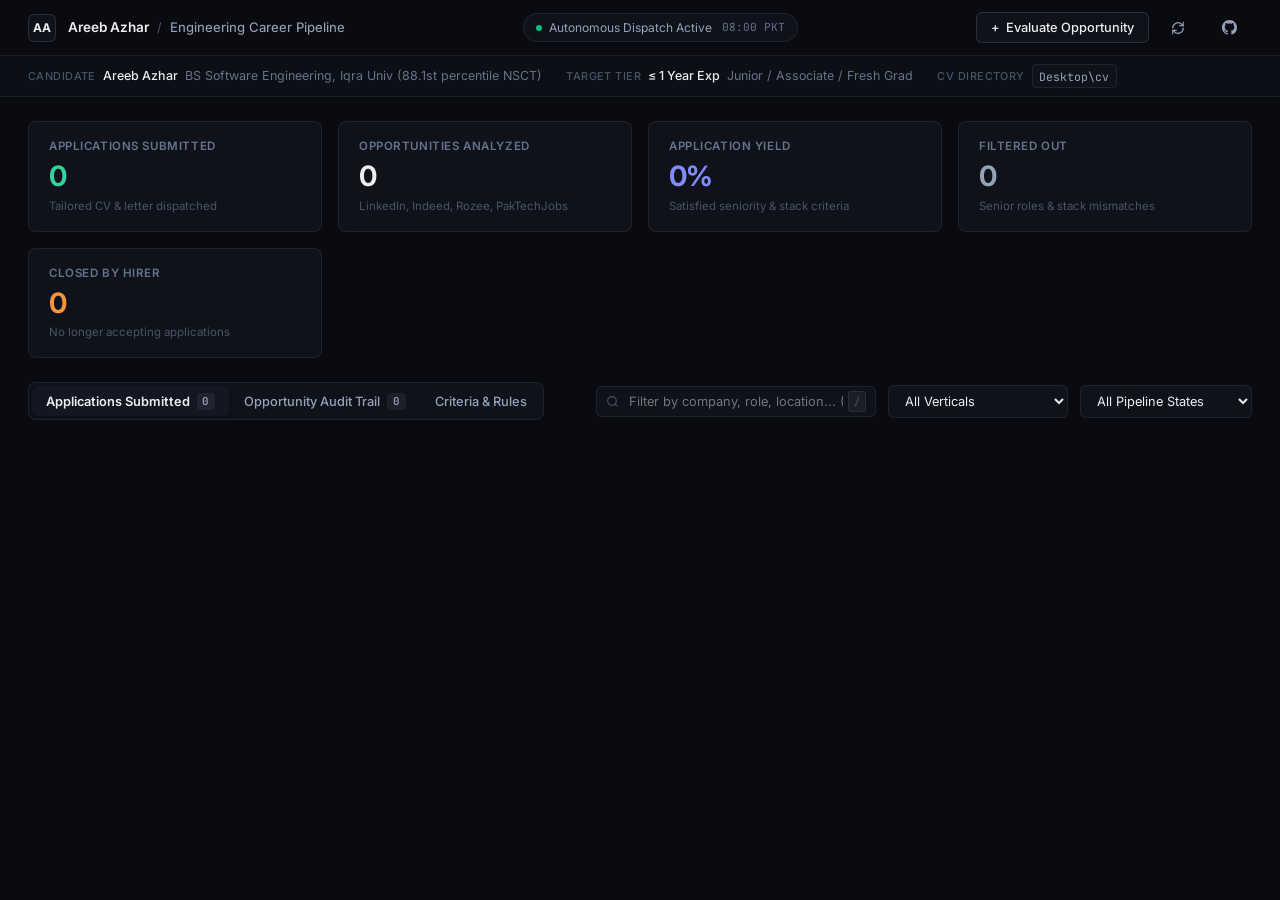
==== commit 612be146: "feat: add detection for closed job postings (No longer accepting applications), alternate email appl" ====
--- a/index.html
+++ b/index.html
@@ -91,6 +91,12 @@
         <div class="metric-num text-muted" id="stat-filtered">0</div>
         <div class="metric-sub">Senior roles & stack mismatches</div>
       </div>
+
+      <div class="metric-cell">
+        <div class="metric-meta">Closed by Hirer</div>
+        <div class="metric-num text-amber" id="stat-closed" style="color: #fb923c;">0</div>
+        <div class="metric-sub">No longer accepting applications</div>
+      </div>
     </section>
 
     <!-- Toolbar: Tabs & Search -->
@@ -127,7 +133,9 @@
 
         <select id="filter-status" class="select-refined">
           <option value="all">All Pipeline States</option>
-          <option value="APPLIED">Applied</option>
+          <option value="APPLIED">Applied (Web Form)</option>
+          <option value="APPLIED_VIA_DIRECT_EMAIL">Applied (Email Draft)</option>
+          <option value="NO_LONGER_ACCEPTING_APPLICATIONS">Closed by Hirer</option>
           <option value="INTERVIEWING">Interviewing</option>
           <option value="OFFER">Offer</option>
           <option value="REJECTED">Archived / Rejected</option>
@@ -230,6 +238,34 @@
       </div>
 
       <div class="drawer-body">
+        <!-- Visual Submission Proofs & Verification -->
+        <div class="detail-block">
+          <div class="block-title">Submission Verification & Visual Proofs</div>
+          <div class="verification-banner" id="drawer-verif-banner">
+            <!-- Dynamic verification outcome -->
+          </div>
+
+          <div class="proofs-grid">
+            <div class="proof-card" onclick="openLightbox('pre')">
+              <div class="proof-card-label">1. Pre-Submission Form Snapshot</div>
+              <div class="proof-card-sub">Form filled with candidate details prior to submit</div>
+              <div class="proof-img-wrap">
+                <img id="drawer-img-pre" src="" alt="Pre-submission form screenshot" />
+                <div class="zoom-overlay">🔍 Click to Enlarge Form</div>
+              </div>
+            </div>
+
+            <div class="proof-card" onclick="openLightbox('post')">
+              <div class="proof-card-label">2. Post-Submission Confirmation</div>
+              <div class="proof-card-sub">Verified receipt / server DOM state</div>
+              <div class="proof-img-wrap">
+                <img id="drawer-img-post" src="" alt="Post-submission receipt screenshot" />
+                <div class="zoom-overlay">🔍 Click to Enlarge Receipt</div>
+              </div>
+            </div>
+          </div>
+        </div>
+
         <!-- Attached Resume -->
         <div class="detail-block">
           <div class="block-title">Attached Resume</div>
@@ -336,6 +372,22 @@
     </div>
   </div>
 
+  <!-- Image Lightbox Modal for Inspection -->
+  <div id="modal-lightbox" class="drawer-overlay hidden" style="z-index: 2000;">
+    <div class="lightbox-dialog">
+      <div class="lightbox-head">
+        <div>
+          <span class="lightbox-badge" id="lightbox-badge">Audit Proof</span>
+          <h4 id="lightbox-title" style="font-size: 0.95rem; font-weight: 600; color: var(--text-primary); margin-top: 0.2rem;">Verification Snapshot</h4>
+        </div>
+        <button class="drawer-close" id="btn-close-lightbox">&times;</button>
+      </div>
+      <div class="lightbox-body">
+        <img id="lightbox-img" src="" alt="Enlarged verification proof" />
+      </div>
+    </div>
+  </div>
+
   <script src="app.js"></script>
 </body>
 </html>
--- a/styles.css
+++ b/styles.css
@@ -470,6 +470,20 @@
   background-color: var(--accent-emerald-subtle);
   color: #34d399;
   border: 1px solid rgba(16, 185, 129, 0.25);
+}
+
+.status-chip.APPLIED_VIA_DIRECT_EMAIL {
+  background-color: rgba(56, 189, 248, 0.12);
+  color: #38bdf8;
+  border: 1px solid rgba(56, 189, 248, 0.3);
+}
+
+.status-chip.NO_LONGER_ACCEPTING_APPLICATIONS,
+.status-chip.CLOSED,
+.status-chip.CLOSED_BY_EMPLOYER {
+  background-color: rgba(251, 146, 60, 0.12);
+  color: #fb923c;
+  border: 1px solid rgba(251, 146, 60, 0.3);
 }
 
 .status-chip.INTERVIEWING {
@@ -1021,6 +1035,163 @@
 
 .rule-val {
   color: var(--text-tertiary);
+}
+
+/* Verification Banner & Proofs Grid */
+.verification-banner {
+  border-radius: var(--radius-sm);
+  padding: 0.65rem 0.85rem;
+  font-size: 0.78rem;
+  display: flex;
+  align-items: center;
+  gap: 0.5rem;
+  margin-bottom: 0.5rem;
+}
+
+.verification-banner.success {
+  background-color: var(--accent-emerald-subtle);
+  border: 1px solid rgba(16, 185, 129, 0.25);
+  color: #34d399;
+}
+
+.verification-banner.error {
+  background-color: rgba(244, 63, 94, 0.12);
+  border: 1px solid rgba(244, 63, 94, 0.25);
+  color: #fb7185;
+}
+
+.verification-banner.info {
+  background-color: rgba(56, 189, 248, 0.12);
+  border: 1px solid rgba(56, 189, 248, 0.25);
+  color: #38bdf8;
+}
+
+.proofs-grid {
+  display: grid;
+  grid-template-columns: repeat(2, 1fr);
+  gap: 0.75rem;
+}
+
+.proof-card {
+  background-color: var(--bg-surface);
+  border: 1px solid var(--border-subtle);
+  border-radius: var(--radius-sm);
+  padding: 0.65rem;
+  cursor: pointer;
+  transition: all 0.15s ease;
+  display: flex;
+  flex-direction: column;
+}
+
+.proof-card:hover {
+  border-color: var(--border-muted);
+  background-color: var(--bg-card);
+}
+
+.proof-card-label {
+  font-size: 0.75rem;
+  font-weight: 600;
+  color: var(--text-primary);
+}
+
+.proof-card-sub {
+  font-size: 0.68rem;
+  color: var(--text-tertiary);
+  margin-bottom: 0.45rem;
+}
+
+.proof-img-wrap {
+  position: relative;
+  border-radius: var(--radius-xs);
+  overflow: hidden;
+  border: 1px solid var(--border-subtle);
+  background-color: #0b0e14;
+  height: 120px;
+}
+
+.proof-img-wrap img {
+  width: 100%;
+  height: 100%;
+  object-fit: cover;
+  object-position: top;
+  display: block;
+  transition: transform 0.2s ease;
+}
+
+.proof-card:hover .proof-img-wrap img {
+  transform: scale(1.03);
+}
+
+.zoom-overlay {
+  position: absolute;
+  inset: 0;
+  background-color: rgba(0, 0, 0, 0.6);
+  backdrop-filter: blur(2px);
+  display: flex;
+  align-items: center;
+  justify-content: center;
+  font-size: 0.72rem;
+  font-weight: 600;
+  color: #ededed;
+  opacity: 0;
+  transition: opacity 0.15s;
+}
+
+.proof-card:hover .zoom-overlay {
+  opacity: 1;
+}
+
+/* Lightbox Modal */
+.lightbox-dialog {
+  background-color: var(--bg-surface);
+  border: 1px solid var(--border-muted);
+  border-radius: var(--radius-lg);
+  max-width: 900px;
+  width: 95%;
+  margin: auto;
+  box-shadow: 0 25px 50px rgba(0, 0, 0, 0.7);
+  display: flex;
+  flex-direction: column;
+  overflow: hidden;
+}
+
+.lightbox-head {
+  padding: 0.85rem 1.25rem;
+  border-bottom: 1px solid var(--border-subtle);
+  display: flex;
+  justify-content: space-between;
+  align-items: center;
+  background-color: var(--bg-canvas);
+}
+
+.lightbox-badge {
+  font-size: 0.68rem;
+  font-weight: 700;
+  color: #818cf8;
+  background-color: var(--accent-indigo-subtle);
+  padding: 0.1rem 0.4rem;
+  border-radius: var(--radius-xs);
+  border: 1px solid rgba(99, 102, 241, 0.25);
+  text-transform: uppercase;
+  letter-spacing: 0.04em;
+}
+
+.lightbox-body {
+  padding: 1rem;
+  background-color: #07090d;
+  display: flex;
+  align-items: center;
+  justify-content: center;
+  max-height: 80vh;
+  overflow-y: auto;
+}
+
+.lightbox-body img {
+  max-width: 100%;
+  max-height: 74vh;
+  border-radius: var(--radius-sm);
+  box-shadow: 0 4px 20px rgba(0, 0, 0, 0.5);
+  border: 1px solid var(--border-subtle);
 }
 
 .hidden {
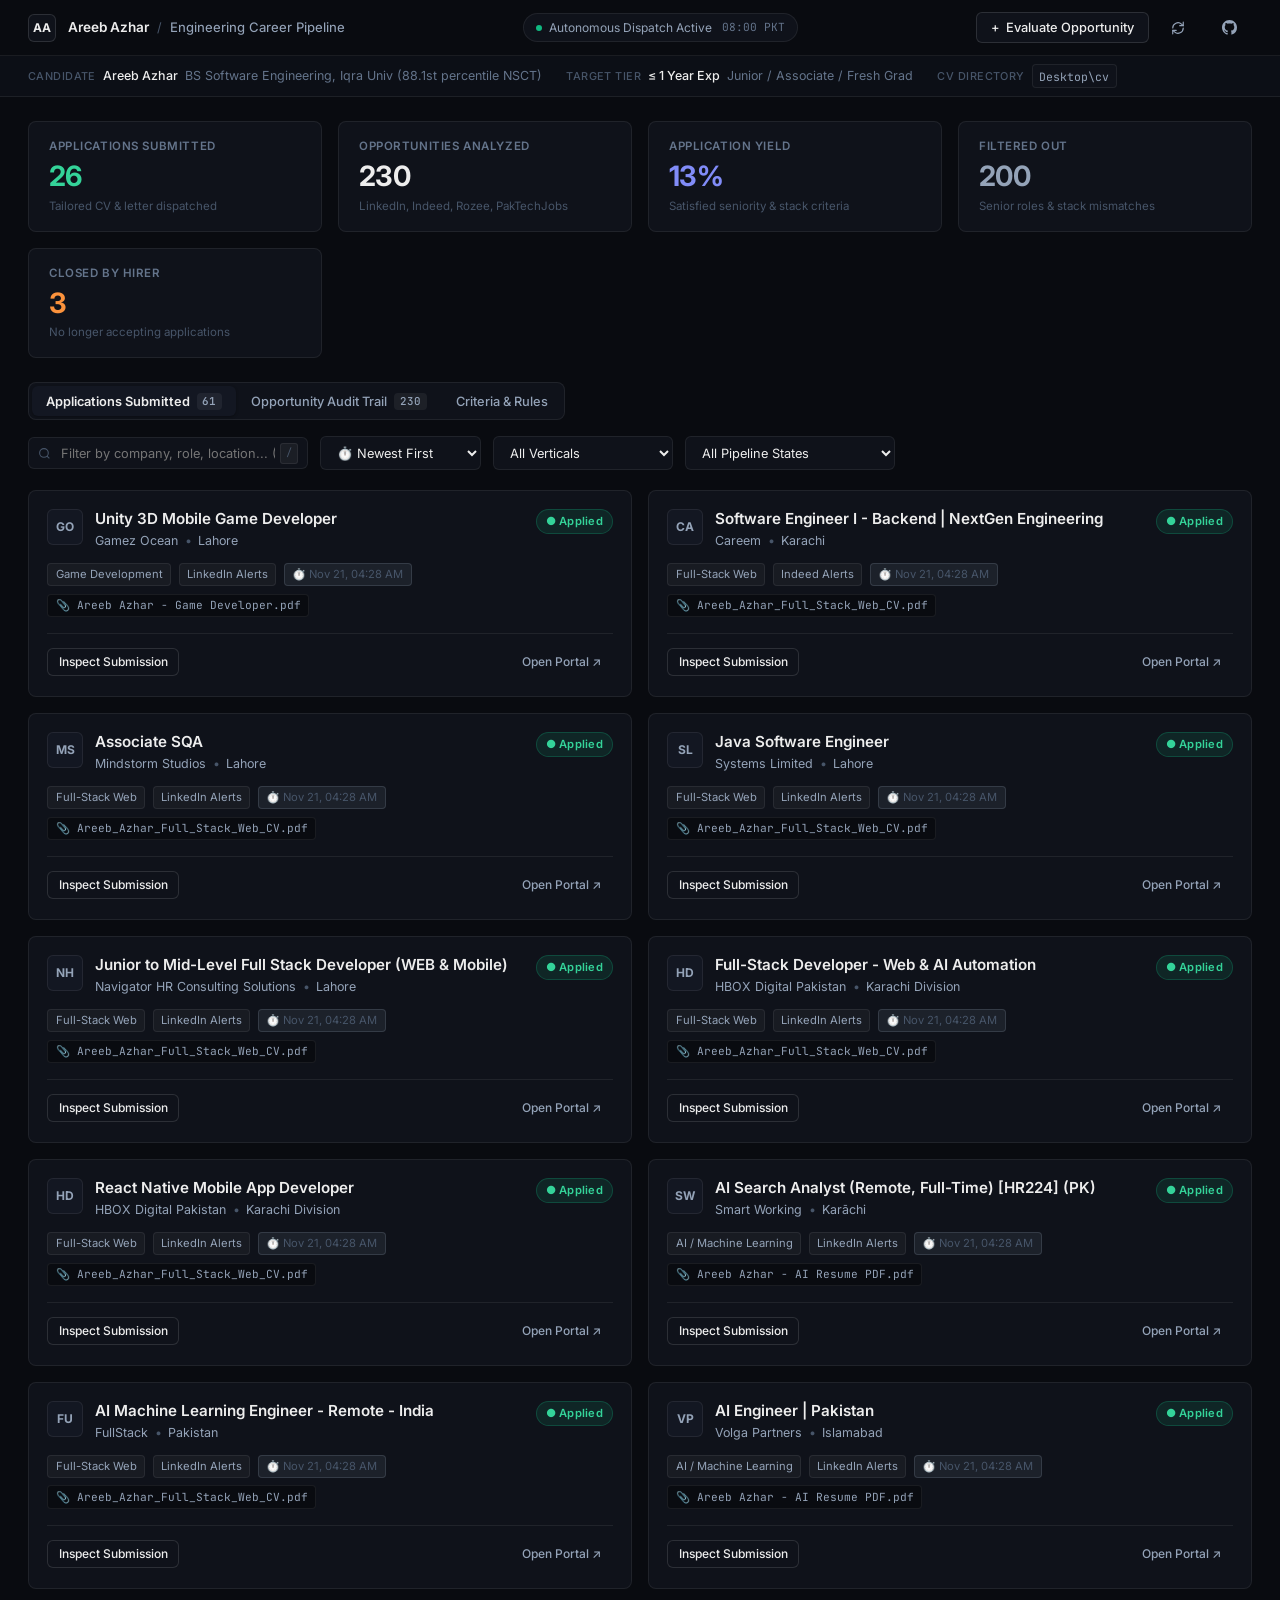
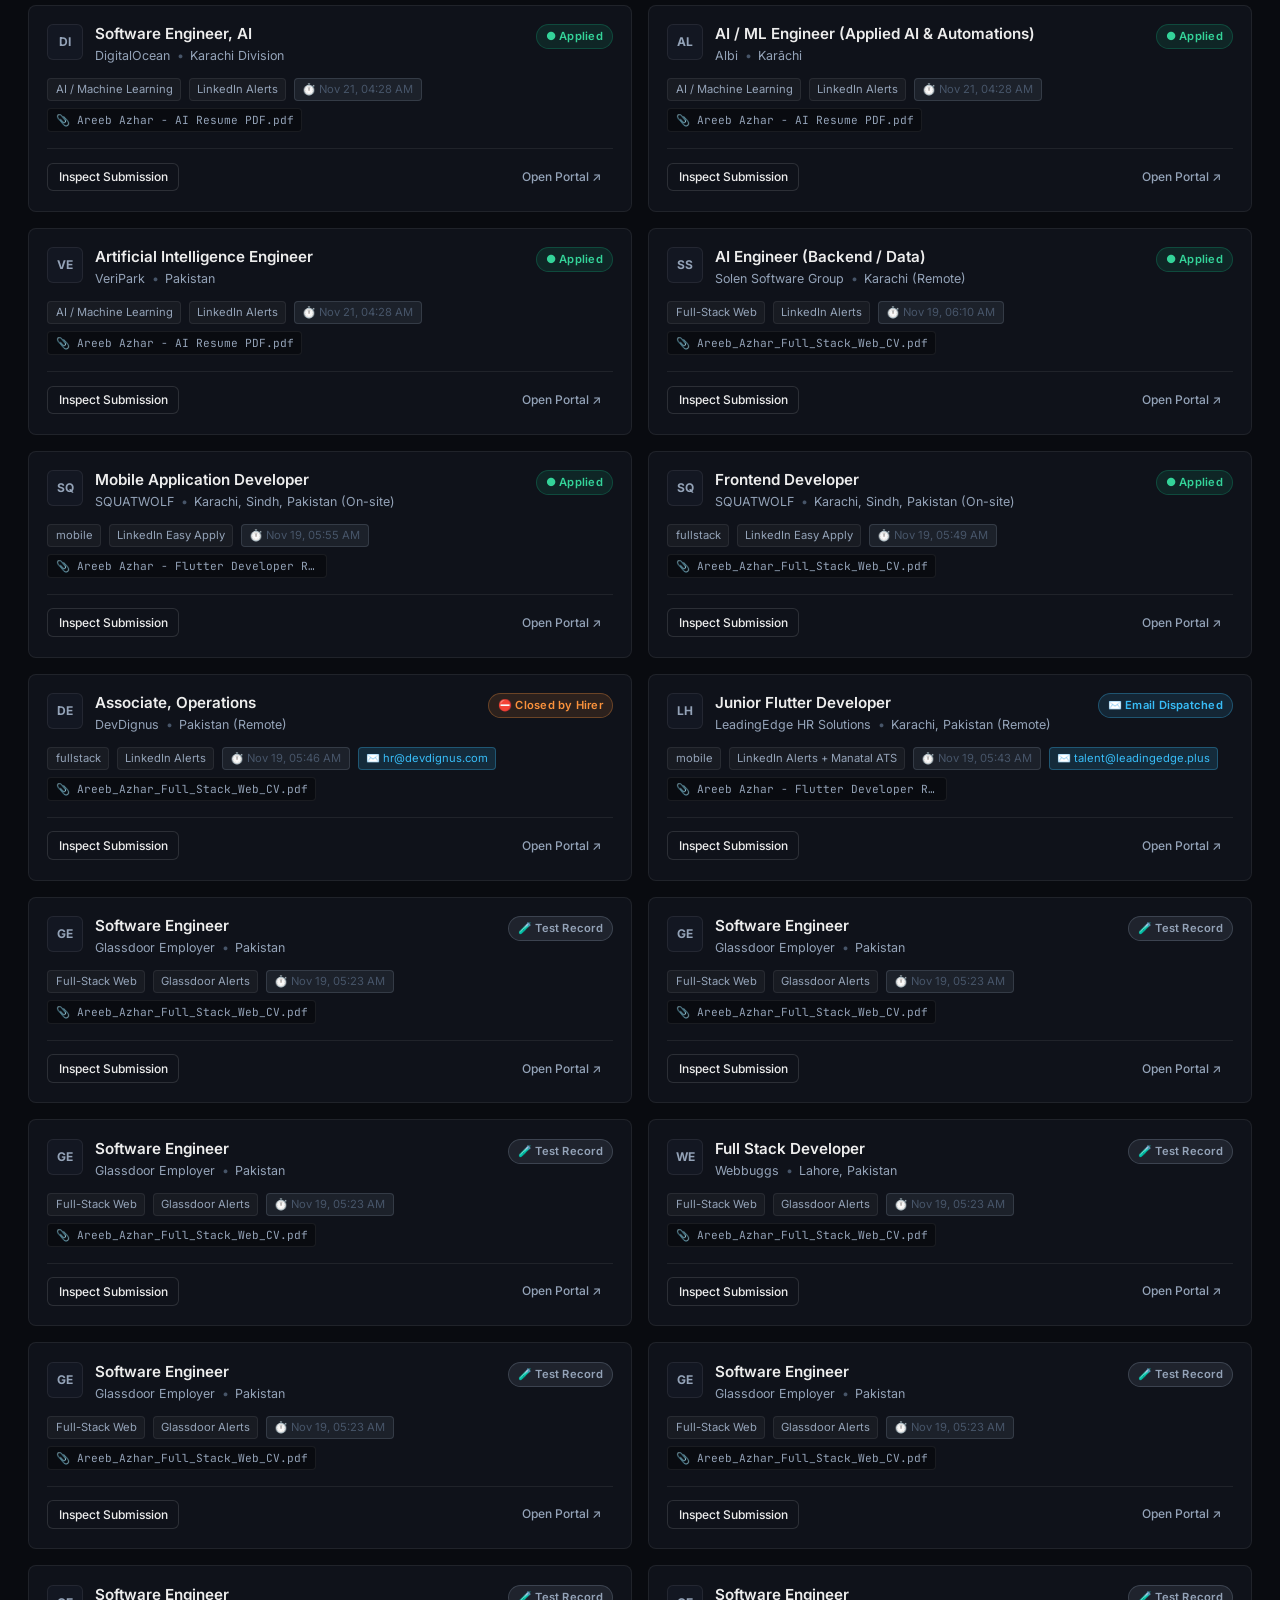
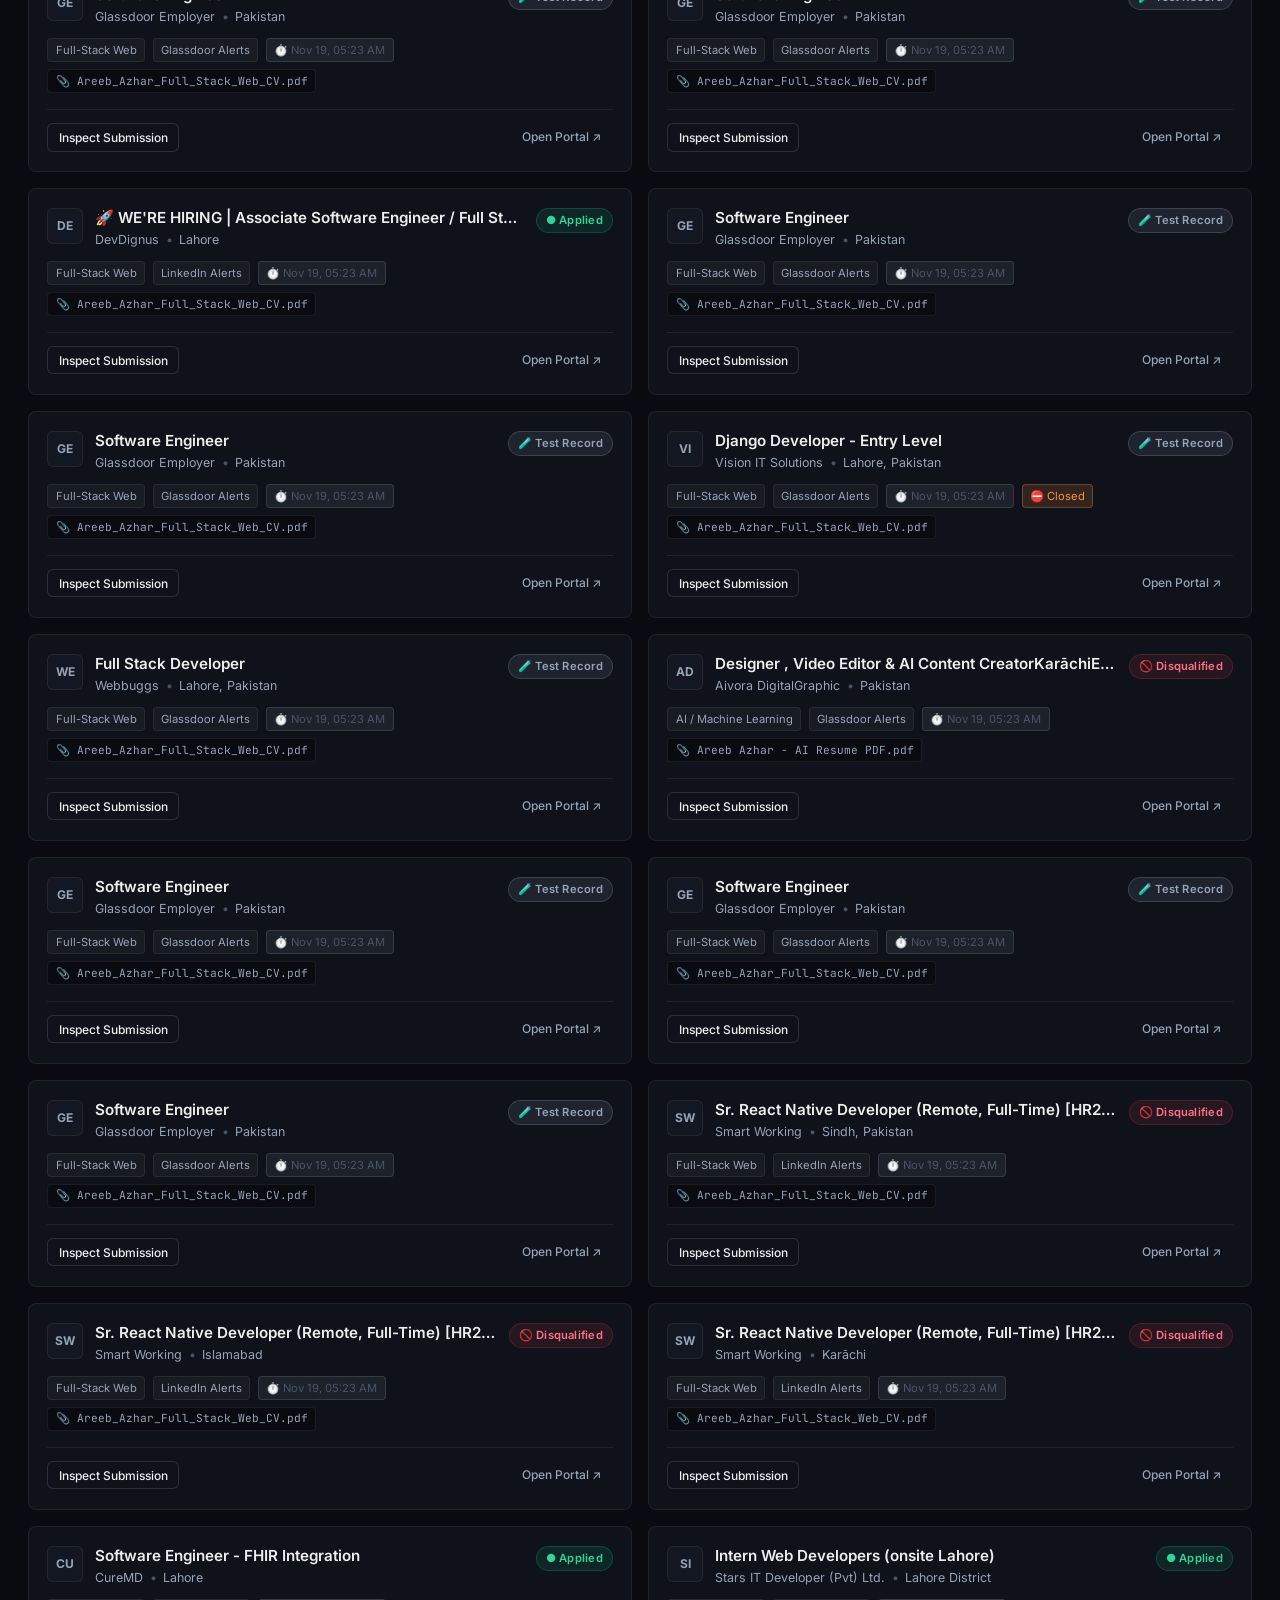
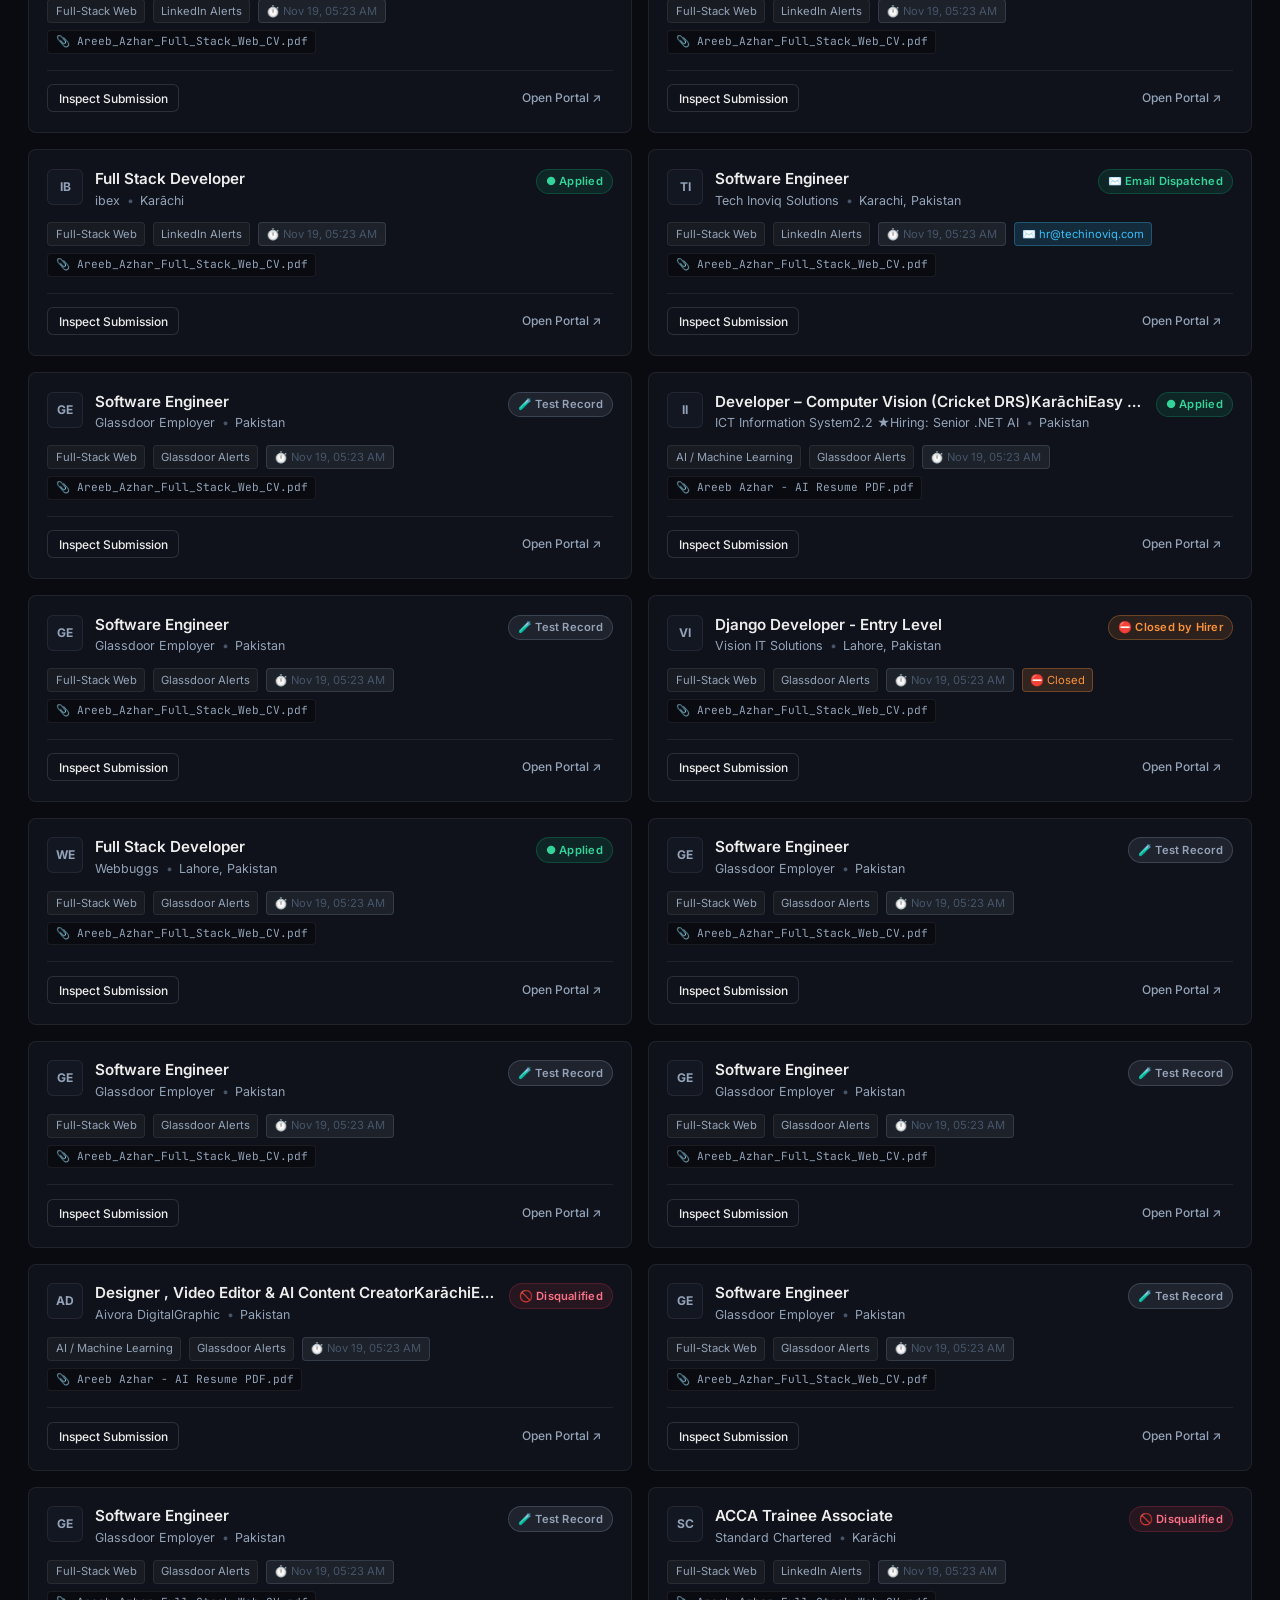
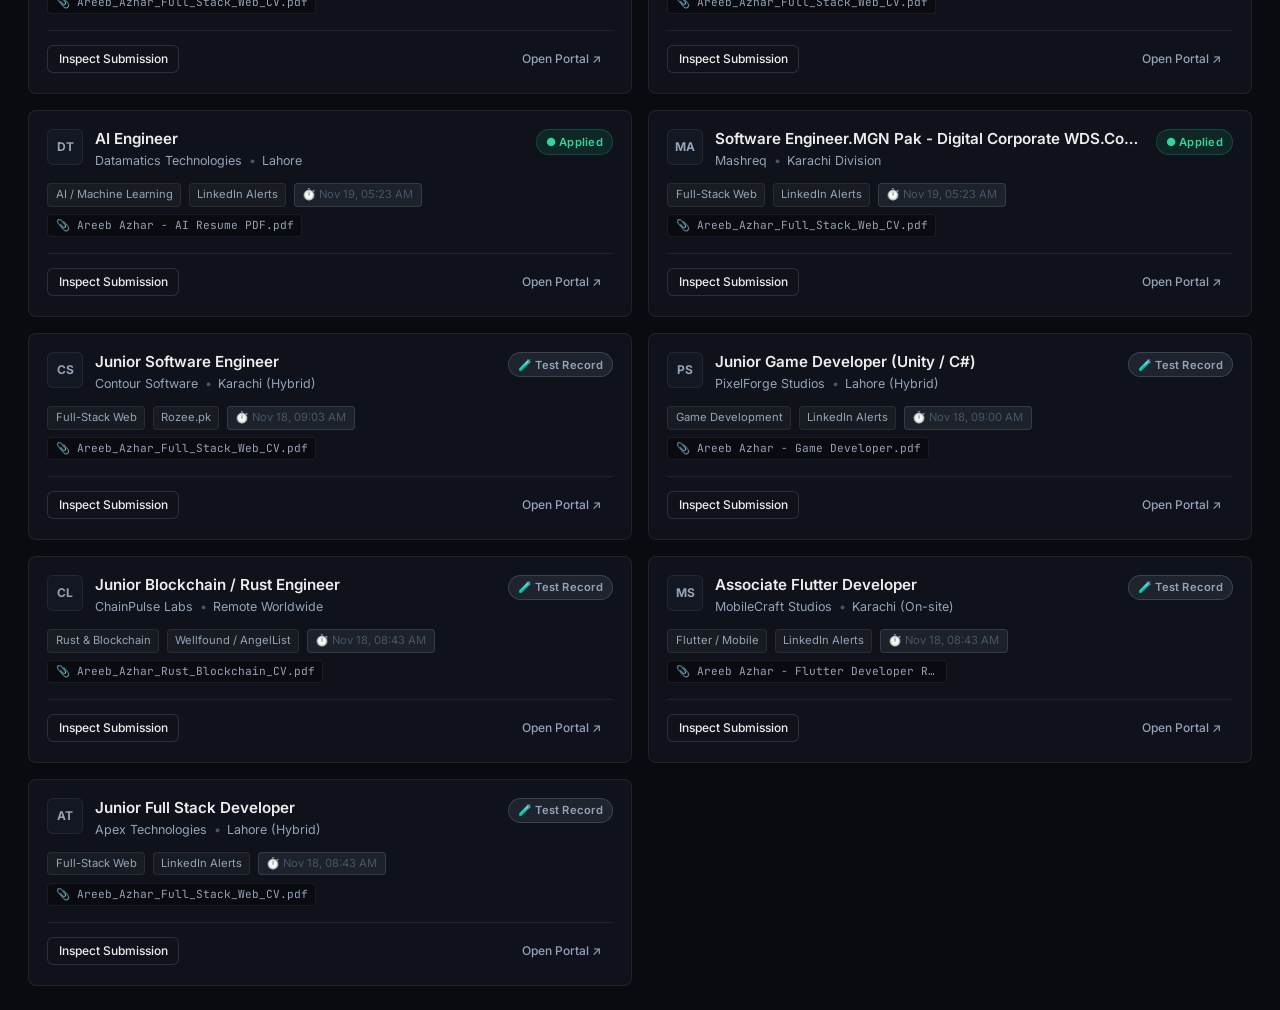
==== commit 2d49e35a: "feat: clickable cards, time sorting, test record reconciliation, and static web export for GitHub Pa" ====
--- a/index.html
+++ b/index.html
@@ -122,6 +122,13 @@
           <kbd class="kbd-hint">/</kbd>
         </div>
 
+        <select id="filter-sort" class="select-refined" title="Sort opportunities by time or title">
+          <option value="time_desc">⏱️ Newest First</option>
+          <option value="time_asc">⏱️ Oldest First</option>
+          <option value="company_asc">🏢 Company (A-Z)</option>
+          <option value="title_asc">💼 Role Title (A-Z)</option>
+        </select>
+
         <select id="filter-domain" class="select-refined">
           <option value="all">All Verticals</option>
           <option value="full_stack">Full-Stack Web</option>
@@ -134,8 +141,10 @@
         <select id="filter-status" class="select-refined">
           <option value="all">All Pipeline States</option>
           <option value="APPLIED">Applied (Web Form)</option>
-          <option value="APPLIED_VIA_DIRECT_EMAIL">Applied (Email Draft)</option>
+          <option value="APPLIED_VIA_DIRECT_EMAIL">Applied (Email Dispatched)</option>
           <option value="NO_LONGER_ACCEPTING_APPLICATIONS">Closed by Hirer</option>
+          <option value="TEST_RECORD">🧪 Test / Scaffold Records</option>
+          <option value="DISQUALIFIED_DURING_AUDIT">🚫 Disqualified (Audit)</option>
           <option value="INTERVIEWING">Interviewing</option>
           <option value="OFFER">Offer</option>
           <option value="REJECTED">Archived / Rejected</option>
--- a/styles.css
+++ b/styles.css
@@ -392,12 +392,22 @@
   display: flex;
   flex-direction: column;
   justify-content: space-between;
-  transition: all 0.15s ease;
+  transition: transform 0.18s cubic-bezier(0.16, 1, 0.3, 1), border-color 0.18s ease, box-shadow 0.18s ease, background-color 0.18s ease;
+  cursor: pointer;
+  position: relative;
+  user-select: none;
 }
 
 .app-card:hover {
   background-color: var(--bg-card);
-  border-color: var(--border-muted);
+  border-color: rgba(99, 102, 241, 0.5);
+  transform: translateY(-2px);
+  box-shadow: 0 8px 24px -4px rgba(0, 0, 0, 0.4), 0 0 0 1px rgba(99, 102, 241, 0.25);
+}
+
+.app-card:focus-visible {
+  outline: 2px solid var(--accent-indigo);
+  outline-offset: 2px;
 }
 
 .app-card-top {
@@ -498,6 +508,14 @@
   border: 1px solid rgba(168, 85, 247, 0.25);
 }
 
+.status-chip.TEST_RECORD,
+.status-chip.TEST_DUPLICATE_PRUNED {
+  background-color: rgba(148, 163, 184, 0.12);
+  color: #94a3b8;
+  border: 1px solid rgba(148, 163, 184, 0.25);
+}
+
+.status-chip.DISQUALIFIED_DURING_AUDIT,
 .status-chip.REJECTED {
   background-color: rgba(244, 63, 94, 0.1);
   color: #fb7185;
@@ -574,8 +592,13 @@
   vertical-align: middle;
 }
 
-.data-table tr:hover td {
-  background-color: rgba(255, 255, 255, 0.015);
+.data-table tbody tr {
+  cursor: pointer;
+  transition: background-color 0.12s ease;
+}
+
+.data-table tbody tr:hover td {
+  background-color: rgba(99, 102, 241, 0.06);
 }
 
 .table-role-main {
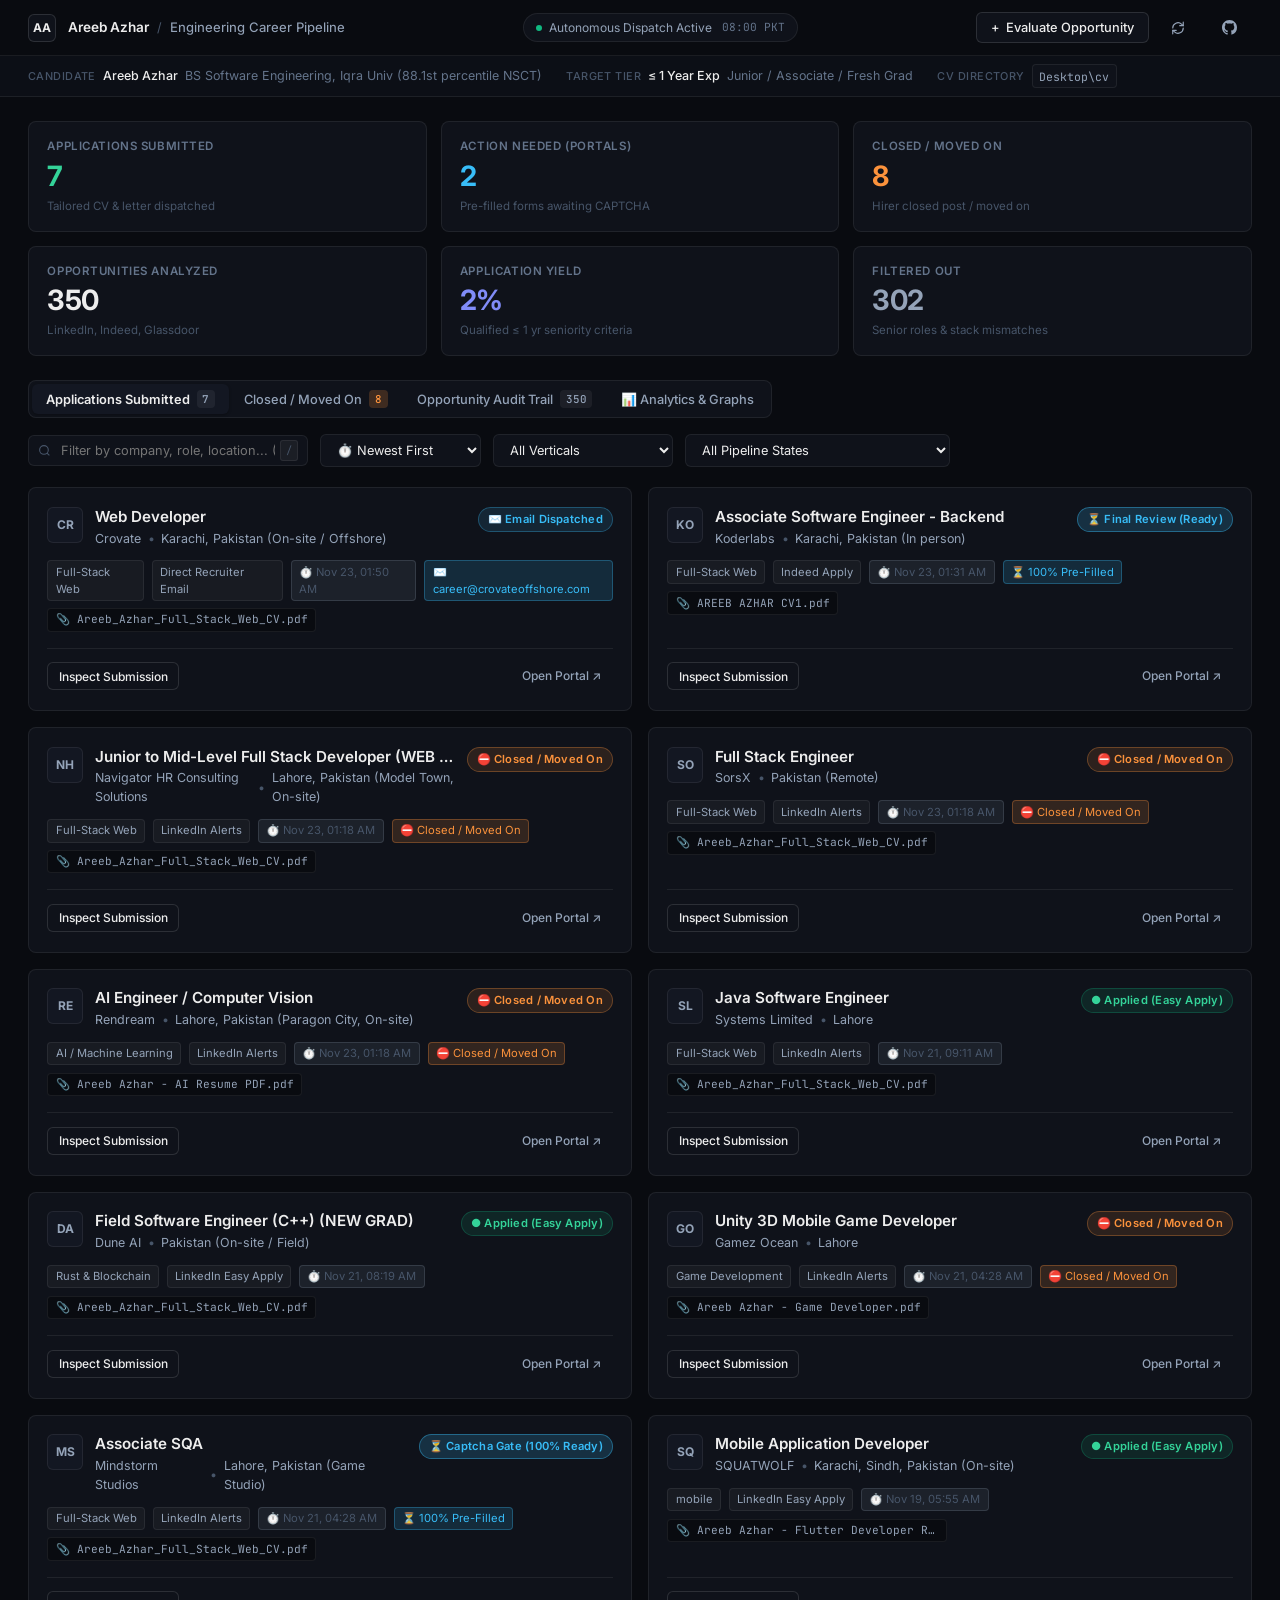
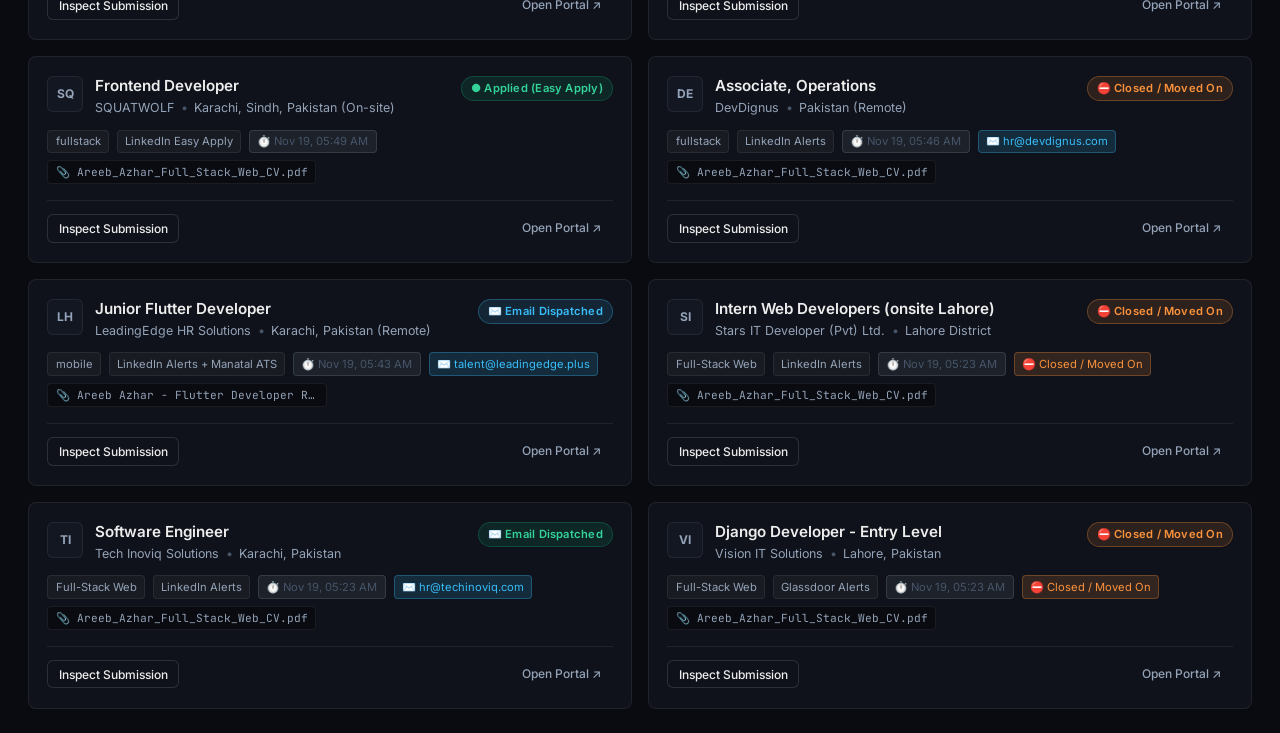
==== commit fa91eb1f: "feat(dashboard): add 6-card symmetrical KPI grid, closed/moved-on tab, and interactive Chart.js grap" ====
--- a/index.html
+++ b/index.html
@@ -66,36 +66,42 @@
   <!-- Main Container -->
   <main class="shell">
     
-    <!-- KPI Header Strip -->
+    <!-- KPI Header Strip (6 Symmetric Cards) -->
     <section class="metrics-strip">
-      <div class="metric-cell">
+      <div class="metric-cell" onclick="switchTab('applications')" style="cursor: pointer;" title="View submitted applications">
         <div class="metric-meta">Applications Submitted</div>
         <div class="metric-num text-emerald" id="stat-applied">0</div>
         <div class="metric-sub">Tailored CV & letter dispatched</div>
       </div>
 
-      <div class="metric-cell">
+      <div class="metric-cell" onclick="filterByActionNeeded()" style="cursor: pointer;" title="View pre-filled portal applications awaiting 1-click CAPTCHA">
+        <div class="metric-meta">Action Needed (Portals)</div>
+        <div class="metric-num" id="stat-action" style="color: #38bdf8;">0</div>
+        <div class="metric-sub">Pre-filled forms awaiting CAPTCHA</div>
+      </div>
+
+      <div class="metric-cell" onclick="switchTab('closed')" style="cursor: pointer;" title="View positions closed or moved on by employers">
+        <div class="metric-meta">Closed / Moved On</div>
+        <div class="metric-num text-amber" id="stat-closed" style="color: #fb923c;">0</div>
+        <div class="metric-sub">Hirer closed post / moved on</div>
+      </div>
+
+      <div class="metric-cell" onclick="switchTab('audit')" style="cursor: pointer;" title="View full opportunity audit trail">
         <div class="metric-meta">Opportunities Analyzed</div>
         <div class="metric-num" id="stat-scanned">0</div>
-        <div class="metric-sub">LinkedIn, Indeed, Rozee, PakTechJobs</div>
-      </div>
-
-      <div class="metric-cell">
+        <div class="metric-sub">LinkedIn, Indeed, Glassdoor</div>
+      </div>
+
+      <div class="metric-cell" onclick="switchTab('analytics')" style="cursor: pointer;" title="View conversion rate & pipeline graphs">
         <div class="metric-meta">Application Yield</div>
         <div class="metric-num text-indigo" id="stat-rate">0%</div>
-        <div class="metric-sub">Satisfied seniority & stack criteria</div>
-      </div>
-
-      <div class="metric-cell">
+        <div class="metric-sub">Qualified &le; 1 yr seniority criteria</div>
+      </div>
+
+      <div class="metric-cell" onclick="switchTab('audit')" style="cursor: pointer;" title="View filtered out senior & mismatch roles">
         <div class="metric-meta">Filtered Out</div>
         <div class="metric-num text-muted" id="stat-filtered">0</div>
         <div class="metric-sub">Senior roles & stack mismatches</div>
-      </div>
-
-      <div class="metric-cell">
-        <div class="metric-meta">Closed by Hirer</div>
-        <div class="metric-num text-amber" id="stat-closed" style="color: #fb923c;">0</div>
-        <div class="metric-sub">No longer accepting applications</div>
       </div>
     </section>
 
@@ -106,12 +112,16 @@
           <span>Applications Submitted</span>
           <span class="seg-count" id="count-applications">0</span>
         </button>
+        <button class="seg-btn" data-tab="closed">
+          <span>Closed / Moved On</span>
+          <span class="seg-count" id="count-closed" style="background: rgba(251, 146, 60, 0.2); color: #fb923c;">0</span>
+        </button>
         <button class="seg-btn" data-tab="audit">
           <span>Opportunity Audit Trail</span>
           <span class="seg-count" id="count-scanned">0</span>
         </button>
         <button class="seg-btn" data-tab="analytics">
-          <span>Criteria & Rules</span>
+          <span>📊 Analytics & Graphs</span>
         </button>
       </div>
 
@@ -140,9 +150,10 @@
 
         <select id="filter-status" class="select-refined">
           <option value="all">All Pipeline States</option>
-          <option value="APPLIED">Applied (Web Form)</option>
-          <option value="APPLIED_VIA_DIRECT_EMAIL">Applied (Email Dispatched)</option>
-          <option value="NO_LONGER_ACCEPTING_APPLICATIONS">Closed by Hirer</option>
+          <option value="APPLIED">● Applied (Web Form / Easy Apply)</option>
+          <option value="APPLIED_VIA_DIRECT_EMAIL">✉️ Applied (Email Dispatched)</option>
+          <option value="ACTION_NEEDED">⏳ Action Needed (Captcha Gate)</option>
+          <option value="NO_LONGER_ACCEPTING_APPLICATIONS">⛔ Closed / Moved On by Hirer</option>
           <option value="TEST_RECORD">🧪 Test / Scaffold Records</option>
           <option value="DISQUALIFIED_DURING_AUDIT">🚫 Disqualified (Audit)</option>
           <option value="INTERVIEWING">Interviewing</option>
@@ -162,7 +173,25 @@
       </div>
     </section>
 
-    <!-- Tab 2: Audit Trail Table -->
+    <!-- Tab 2: Closed / Moved On by Hirer -->
+    <section id="view-closed" class="view-panel">
+      <div class="panel-box full-span" style="margin-bottom: 1.25rem; border-left: 3px solid #fb923c; background: linear-gradient(90deg, rgba(251, 146, 60, 0.08) 0%, rgba(30, 41, 59, 0.4) 100%);">
+        <div class="panel-head" style="color: #fb923c; display: flex; align-items: center; gap: 0.5rem;">
+          <span>⛔</span> Verified Closed & Expired Postings (Employer Moved On)
+        </div>
+        <p class="panel-sub" style="margin-bottom: 0;">
+          These opportunities were analyzed and audited through our autonomous scraper, but the hiring team has either marked the listing as 'No longer accepting applications', expired the post, or filled the requisition. Visual audit proofs and alternate recruiter emails are preserved below.
+        </p>
+      </div>
+      <div id="closed-grid" class="app-cards-grid">
+        <!-- Rendered dynamically -->
+      </div>
+      <div id="closed-empty" class="empty-state hidden">
+        <div class="empty-text">No closed postings match your current filter criteria.</div>
+      </div>
+    </section>
+
+    <!-- Tab 3: Audit Trail Table -->
     <section id="view-audit" class="view-panel">
       <div class="table-card">
         <table class="data-table">
@@ -187,11 +216,78 @@
       </div>
     </section>
 
-    <!-- Tab 3: Analytics & Rules -->
+    <!-- Tab 4: Analytics & Interactive Graphs -->
     <section id="view-analytics" class="view-panel">
       <div class="analytics-layout">
+        <!-- Hero Header -->
+        <div class="analytics-hero-banner">
+          <div>
+            <div class="hero-banner-title">
+              <span>📊</span> Autonomous Pipeline Analytics & Visual Intelligence
+            </div>
+            <div class="hero-banner-sub">
+              Real-time conversion funnel, domain distribution, submission channels, and exclusion criteria
+            </div>
+          </div>
+          <button id="btn-refresh-charts" class="btn btn-secondary btn-sm" onclick="renderAnalyticsCharts()">
+            ↻ Refresh Graphs
+          </button>
+        </div>
+
+        <!-- 4 Interactive Charts in 2x2 Grid -->
+        <div class="charts-grid">
+          <!-- Chart 1: Application Funnel -->
+          <div class="chart-card">
+            <div class="chart-header">
+              <div class="chart-title"><span>🔻</span> Sourcing & Conversion Funnel</div>
+              <span class="tag-badge" style="background: rgba(52, 211, 153, 0.15); color: #34d399;">Conversion Rate</span>
+            </div>
+            <div class="chart-sub">Progression from raw alerts to filtered, audited, and submitted applications</div>
+            <div class="chart-container">
+              <canvas id="chart-funnel"></canvas>
+            </div>
+          </div>
+
+          <!-- Chart 2: Submission Channels -->
+          <div class="chart-card">
+            <div class="chart-header">
+              <div class="chart-title"><span>🚀</span> Submission Channels & Routes</div>
+              <span class="tag-badge" style="background: rgba(56, 189, 248, 0.15); color: #38bdf8;">Multi-Channel</span>
+            </div>
+            <div class="chart-sub">Volume distribution across Easy Apply, Direct Email, ATS Portals, and Closed Audits</div>
+            <div class="chart-container">
+              <canvas id="chart-channels"></canvas>
+            </div>
+          </div>
+
+          <!-- Chart 3: Target Verticals & Tech Stacks -->
+          <div class="chart-card">
+            <div class="chart-header">
+              <div class="chart-title"><span>💻</span> Engineering Verticals Distribution</div>
+              <span class="tag-badge" style="background: rgba(129, 140, 248, 0.15); color: #818cf8;">CV Mapping</span>
+            </div>
+            <div class="chart-sub">Targeted roles distributed across candidate domain specializations</div>
+            <div class="chart-container">
+              <canvas id="chart-domains"></canvas>
+            </div>
+          </div>
+
+          <!-- Chart 4: Disqualification & Exclusion Reasons -->
+          <div class="chart-card">
+            <div class="chart-header">
+              <div class="chart-title"><span>🛡️</span> Disqualification Reasons Breakdown</div>
+              <span class="tag-badge" style="background: rgba(244, 63, 94, 0.15); color: #fb7185;">Filter Safeguards</span>
+            </div>
+            <div class="chart-sub">Opportunities excluded by autonomous qualification filters (&le; 1 yr threshold)</div>
+            <div class="chart-container">
+              <canvas id="chart-exclusions"></canvas>
+            </div>
+          </div>
+        </div>
+
+        <!-- Breakdown Details & Rules Matrix -->
         <div class="panel-box">
-          <div class="panel-head">Filter Exclusion Breakdown</div>
+          <div class="panel-head">Detailed Exclusion Counts</div>
           <p class="panel-sub">Breakdown of opportunities excluded by qualification filters</p>
           <div id="rejection-breakdown" class="breakdown-list">
             <!-- Dynamic list -->
@@ -207,11 +303,11 @@
         </div>
 
         <div class="panel-box full-span">
-          <div class="panel-head">Evaluation & Screening Rules</div>
+          <div class="panel-head">Autonomous Evaluation & Screening Rules</div>
           <div class="rules-table">
             <div class="rule-row">
               <span class="rule-key">Seniority Threshold</span>
-              <span class="rule-val">Maximum 1 year experience required. Disqualifies Senior, Lead, Principal, Architect, and Manager titles.</span>
+              <span class="rule-val">Maximum 1 year experience required. Strictly disqualifies Senior, Lead, Principal, Architect, and Manager titles.</span>
             </div>
             <div class="rule-row">
               <span class="rule-key">Domain Alignments</span>
@@ -224,6 +320,10 @@
             <div class="rule-row">
               <span class="rule-key">CV Vault Mapping</span>
               <span class="rule-val">Dynamic 1-to-1 resume binding from <code>C:\Users\areeb\Desktop\cv</code> based on extracted domain keywords.</span>
+            </div>
+            <div class="rule-row">
+              <span class="rule-key">Closed Post Protocol</span>
+              <span class="rule-val">Audits closed postings, logs visual evidence, extracts alternate recruiter contacts, and dispatches via Direct Email if valid email is discovered.</span>
             </div>
           </div>
         </div>
@@ -397,6 +497,7 @@
     </div>
   </div>
 
+  <script src="chart.umd.min.js"></script>
   <script src="app.js"></script>
 </body>
 </html>
--- a/styles.css
+++ b/styles.css
@@ -38,6 +38,11 @@
   padding: 0;
 }
 
+html, body {
+  overflow-x: hidden;
+  max-width: 100vw;
+}
+
 body {
   font-family: var(--font-sans);
   background-color: var(--bg-canvas);
@@ -198,26 +203,57 @@
   padding: 1.5rem 1.75rem;
 }
 
-/* Metrics Strip */
+/* Metrics Strip - Balanced 6-Card Responsive Grid */
 .metrics-strip {
   display: grid;
-  grid-template-columns: repeat(4, 1fr);
-  gap: 1rem;
+  grid-template-columns: repeat(6, 1fr);
+  gap: 0.85rem;
   margin-bottom: 1.5rem;
 }
 
+@media (max-width: 1280px) {
+  .metrics-strip {
+    grid-template-columns: repeat(3, 1fr);
+  }
+}
+
+@media (max-width: 768px) {
+  .metrics-strip {
+    grid-template-columns: repeat(2, 1fr);
+  }
+}
+
 .metric-cell {
   background-color: var(--bg-surface);
   border: 1px solid var(--border-subtle);
   border-radius: var(--radius-md);
-  padding: 1rem 1.25rem;
+  padding: 1rem 1.15rem;
   display: flex;
   flex-direction: column;
-  transition: border-color 0.15s;
+  transition: all 0.2s cubic-bezier(0.16, 1, 0.3, 1);
+  position: relative;
+  overflow: hidden;
 }
 
 .metric-cell:hover {
   border-color: var(--border-muted);
+  transform: translateY(-2px);
+  box-shadow: 0 4px 12px rgba(0, 0, 0, 0.2);
+}
+
+.metric-cell::after {
+  content: '';
+  position: absolute;
+  top: 0;
+  left: 0;
+  right: 0;
+  height: 2px;
+  background: transparent;
+  transition: background 0.2s ease;
+}
+
+.metric-cell:hover::after {
+  background: var(--text-accent);
 }
 
 .metric-meta {
@@ -486,6 +522,14 @@
   background-color: rgba(56, 189, 248, 0.12);
   color: #38bdf8;
   border: 1px solid rgba(56, 189, 248, 0.3);
+}
+
+.status-chip.PORTAL_FORM_VERIFIED_CAPTCHA_GATE,
+.status-chip.READY_FOR_FINAL_SUBMISSION,
+.status-chip.ACTION_NEEDED {
+  background-color: rgba(56, 189, 248, 0.18);
+  color: #38bdf8;
+  border: 1px solid rgba(56, 189, 248, 0.4);
 }
 
 .status-chip.NO_LONGER_ACCEPTING_APPLICATIONS,
@@ -983,7 +1027,91 @@
 .analytics-layout {
   display: grid;
   grid-template-columns: repeat(2, 1fr);
-  gap: 1rem;
+  gap: 1.25rem;
+}
+
+.analytics-hero-banner {
+  grid-column: 1 / -1;
+  background: linear-gradient(135deg, rgba(30, 41, 59, 0.8) 0%, rgba(15, 23, 42, 0.95) 100%);
+  border: 1px solid var(--border-subtle);
+  border-radius: var(--radius-md);
+  padding: 1.25rem 1.5rem;
+  display: flex;
+  justify-content: space-between;
+  align-items: center;
+}
+
+.hero-banner-title {
+  font-size: 1.05rem;
+  font-weight: 700;
+  color: var(--text-primary);
+  display: flex;
+  align-items: center;
+  gap: 0.5rem;
+}
+
+.hero-banner-sub {
+  font-size: 0.78rem;
+  color: var(--text-tertiary);
+  margin-top: 0.25rem;
+}
+
+.charts-grid {
+  grid-column: 1 / -1;
+  display: grid;
+  grid-template-columns: repeat(2, 1fr);
+  gap: 1.25rem;
+}
+
+@media (max-width: 960px) {
+  .charts-grid {
+    grid-template-columns: 1fr;
+  }
+}
+
+.chart-card {
+  background-color: var(--bg-surface);
+  border: 1px solid var(--border-subtle);
+  border-radius: var(--radius-md);
+  padding: 1.25rem;
+  display: flex;
+  flex-direction: column;
+  transition: all 0.2s cubic-bezier(0.16, 1, 0.3, 1);
+  position: relative;
+}
+
+.chart-card:hover {
+  border-color: var(--border-muted);
+  box-shadow: 0 4px 16px rgba(0, 0, 0, 0.3);
+  transform: translateY(-1px);
+}
+
+.chart-header {
+  display: flex;
+  justify-content: space-between;
+  align-items: flex-start;
+  margin-bottom: 0.35rem;
+}
+
+.chart-title {
+  font-size: 0.88rem;
+  font-weight: 600;
+  color: var(--text-primary);
+  display: flex;
+  align-items: center;
+  gap: 0.4rem;
+}
+
+.chart-sub {
+  font-size: 0.72rem;
+  color: var(--text-tertiary);
+  margin-bottom: 0.85rem;
+}
+
+.chart-container {
+  position: relative;
+  width: 100%;
+  height: 250px;
 }
 
 .panel-box {
@@ -1233,3 +1361,144 @@
     grid-template-columns: 1fr;
   }
 }
+
+@media (max-width: 768px) {
+  .topbar {
+    padding: 0.65rem 1rem;
+    gap: 0.5rem;
+  }
+  .topbar-center {
+    display: none;
+  }
+  .brand-context {
+    display: none;
+  }
+  .brand-divider {
+    display: none;
+  }
+  .subbar {
+    padding: 0.5rem 1rem;
+  }
+  .subbar-content {
+    gap: 0.4rem;
+    flex-direction: column;
+    align-items: flex-start;
+  }
+  .profile-chip {
+    font-size: 0.72rem;
+    flex-wrap: wrap;
+  }
+  .shell {
+    padding: 1rem 0.75rem;
+    width: 100%;
+  }
+  .toolbar {
+    flex-direction: column;
+    align-items: stretch;
+    gap: 0.75rem;
+  }
+  .segmented-control {
+    width: 100%;
+    display: flex;
+  }
+  .seg-btn {
+    flex: 1;
+    justify-content: center;
+    padding: 0.45rem 0.4rem;
+    font-size: 0.74rem;
+    text-align: center;
+  }
+  .toolbar-actions {
+    width: 100%;
+    display: flex;
+    flex-direction: column;
+    gap: 0.5rem;
+    align-items: stretch;
+  }
+  .search-input-wrap {
+    width: 100%;
+  }
+  .search-input-wrap input {
+    width: 100%;
+    font-size: 0.85rem;
+    padding-right: 1rem;
+  }
+  .kbd-hint {
+    display: none;
+  }
+  .select-refined {
+    width: 100%;
+    font-size: 0.82rem;
+    padding: 0.55rem 0.75rem;
+  }
+  .table-card {
+    overflow-x: auto;
+    -webkit-overflow-scrolling: touch;
+    width: 100%;
+  }
+  .data-table {
+    min-width: 640px;
+  }
+}
+
+@media (max-width: 640px) {
+  .metrics-strip {
+    grid-template-columns: repeat(2, 1fr);
+    gap: 0.5rem;
+  }
+  .metric-cell {
+    padding: 0.65rem 0.75rem;
+  }
+  .metric-meta {
+    font-size: 0.64rem;
+  }
+  .metric-num {
+    font-size: 1.35rem;
+  }
+  .metric-sub {
+    display: none;
+  }
+  .app-card {
+    padding: 0.85rem;
+  }
+  .app-card-foot {
+    flex-direction: column;
+    gap: 0.35rem;
+  }
+  .app-card-foot .btn {
+    width: 100%;
+    justify-content: center;
+    padding: 0.5rem;
+  }
+  .drawer-panel {
+    max-width: 100%;
+    width: 100%;
+    height: 100%;
+    border-left: none;
+  }
+  .drawer-header {
+    padding: 1rem;
+  }
+  .drawer-body {
+    padding: 1rem;
+    gap: 1rem;
+  }
+  .screening-table {
+    grid-template-columns: 1fr;
+  }
+  .status-action-row {
+    flex-direction: column;
+    align-items: stretch;
+    gap: 0.5rem;
+  }
+  .status-action-row .btn {
+    width: 100%;
+  }
+  .form-grid {
+    grid-template-columns: 1fr;
+  }
+  .modal-box {
+    padding: 1rem;
+    margin: 0.5rem;
+  }
+}
